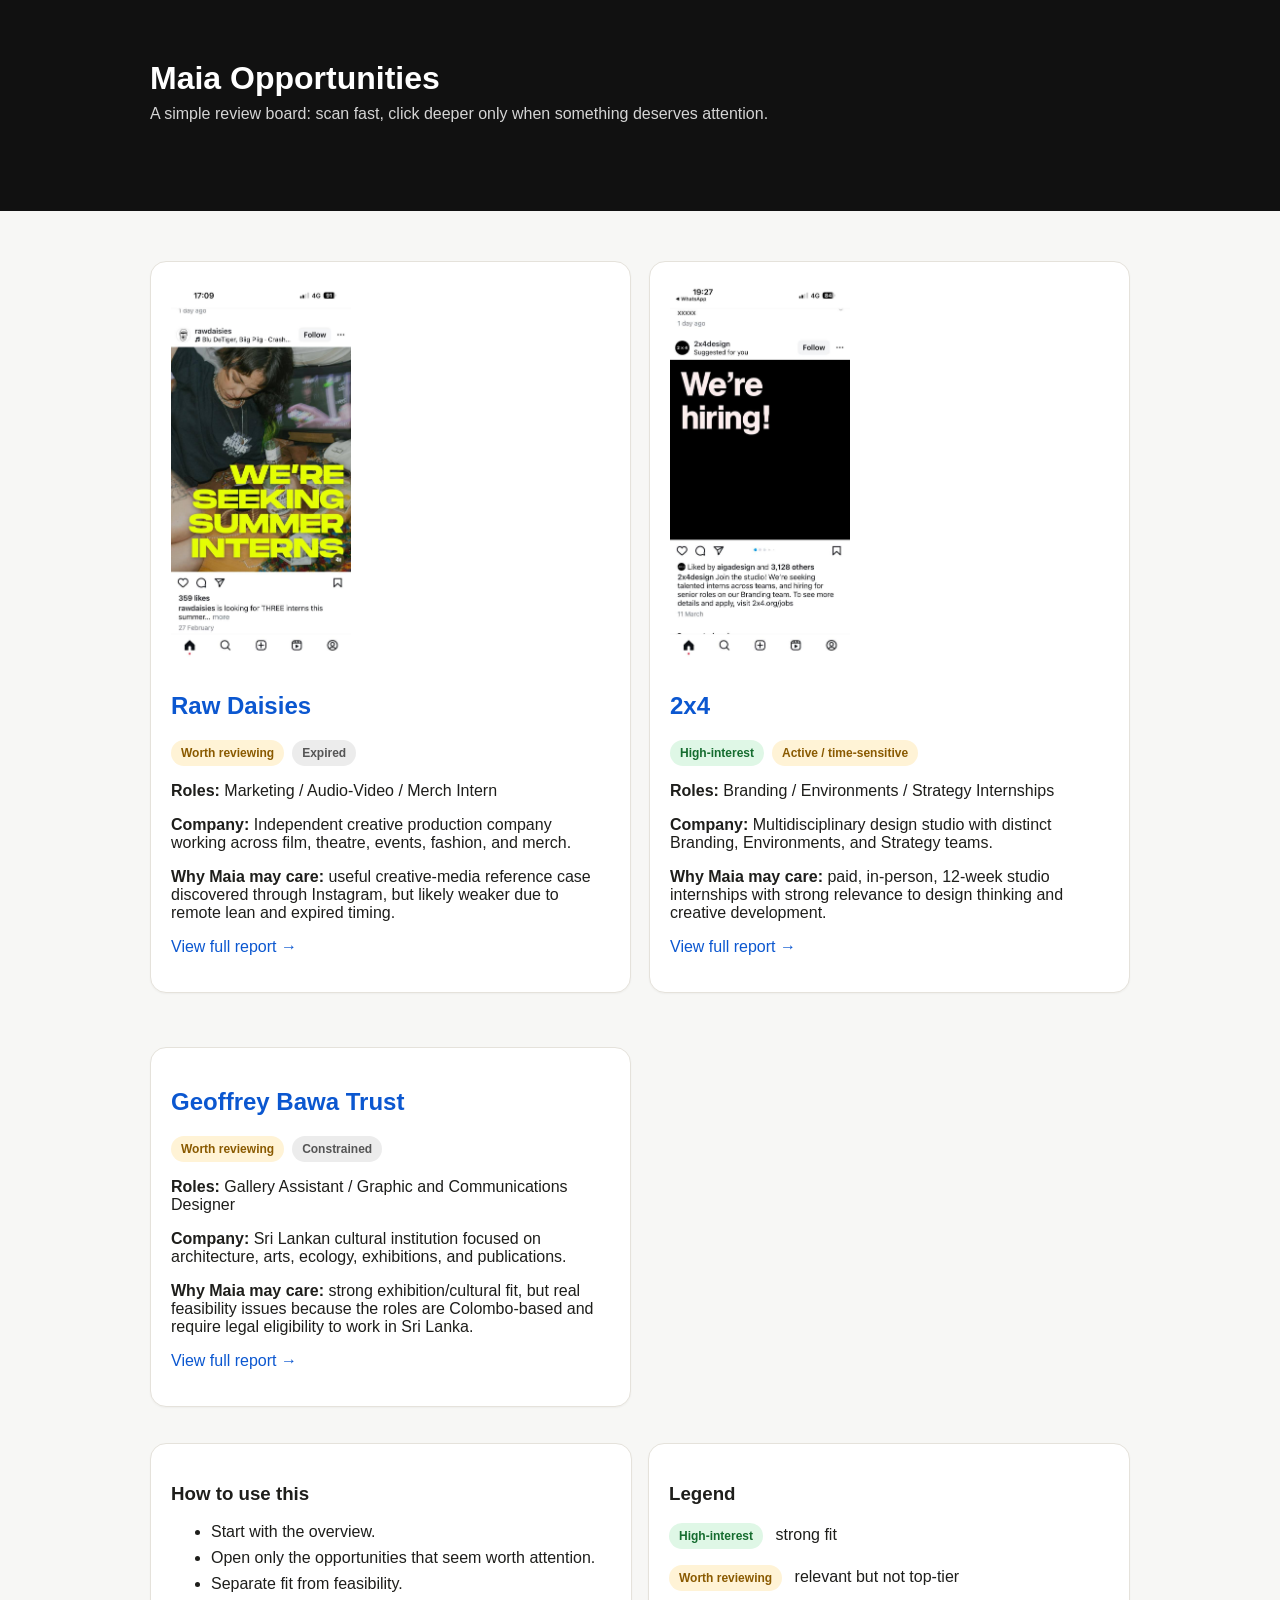
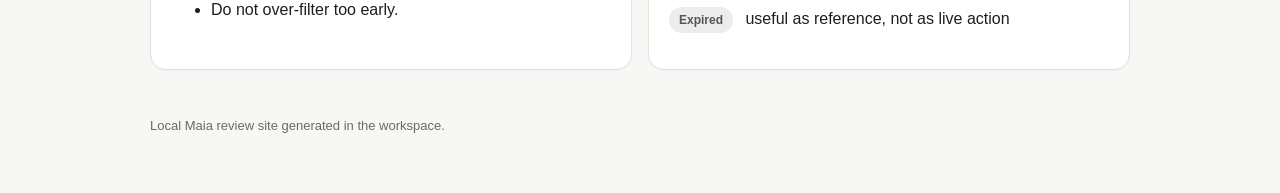
==== projects/maia/site/index.html @ f5d43e17 "Add Geoffrey Bawa Trust to Maia site" ====
<!doctype html>
<html lang="en">
<head>
  <meta charset="utf-8">
  <meta name="viewport" content="width=device-width, initial-scale=1">
  <title>Maia Opportunities</title>
  <link rel="stylesheet" href="styles.css">
</head>
<body>
  <header class="hero">
    <div class="container">
      <h1>Maia Opportunities</h1>
      <p>A simple review board: scan fast, click deeper only when something deserves attention.</p>
    </div>
  </header>
  <main class="container">
    <div class="cards-grid">
      <div class="card opportunity-card">
        <img src="assets/rawdaisies-first-screenshot.jpg" alt="Raw Daisies screenshot">
        <h2><a href="opportunities/rawdaisies.html">Raw Daisies</a></h2>
        <p><span class="badge review">Worth reviewing</span><span class="badge closed">Expired</span></p>
        <p><strong>Roles:</strong> Marketing / Audio-Video / Merch Intern</p>
        <p><strong>Company:</strong> Independent creative production company working across film, theatre, events, fashion, and merch.</p>
        <p><strong>Why Maia may care:</strong> useful creative-media reference case discovered through Instagram, but likely weaker due to remote lean and expired timing.</p>
        <p><a href="opportunities/rawdaisies.html">View full report →</a></p>
      </div>

      <div class="card opportunity-card">
        <img src="assets/2x4-first-screenshot.jpg" alt="2x4 screenshot">
        <h2><a href="opportunities/2x4.html">2x4</a></h2>
        <p><span class="badge high">High-interest</span><span class="badge review">Active / time-sensitive</span></p>
        <p><strong>Roles:</strong> Branding / Environments / Strategy Internships</p>
        <p><strong>Company:</strong> Multidisciplinary design studio with distinct Branding, Environments, and Strategy teams.</p>
        <p><strong>Why Maia may care:</strong> paid, in-person, 12-week studio internships with strong relevance to design thinking and creative development.</p>
        <p><a href="opportunities/2x4.html">View full report →</a></p>
      </div>

      <div class="card opportunity-card">
        <h2><a href="opportunities/geoffrey-bawa-trust.html">Geoffrey Bawa Trust</a></h2>
        <p><span class="badge review">Worth reviewing</span><span class="badge closed">Constrained</span></p>
        <p><strong>Roles:</strong> Gallery Assistant / Graphic and Communications Designer</p>
        <p><strong>Company:</strong> Sri Lankan cultural institution focused on architecture, arts, ecology, exhibitions, and publications.</p>
        <p><strong>Why Maia may care:</strong> strong exhibition/cultural fit, but real feasibility issues because the roles are Colombo-based and require legal eligibility to work in Sri Lanka.</p>
        <p><a href="opportunities/geoffrey-bawa-trust.html">View full report →</a></p>
      </div>
    </div>

    <div class="grid">
      <div class="card">
        <h3>How to use this</h3>
        <ul class="tight">
          <li>Start with the overview.</li>
          <li>Open only the opportunities that seem worth attention.</li>
          <li>Separate fit from feasibility.</li>
          <li>Do not over-filter too early.</li>
        </ul>
      </div>
      <div class="card">
        <h3>Legend</h3>
        <p><span class="badge high">High-interest</span> strong fit</p>
        <p><span class="badge review">Worth reviewing</span> relevant but not top-tier</p>
        <p><span class="badge closed">Expired</span> useful as reference, not as live action</p>
      </div>
    </div>
    <footer>Local Maia review site generated in the workspace.</footer>
  </main>
</body>
</html>
---- projects/maia/site/styles.css ----
body {
  font-family: Inter, Segoe UI, Arial, sans-serif;
  margin: 0;
  background: #f7f7f5;
  color: #1e1e1b;
}
.container {
  max-width: 980px;
  margin: 0 auto;
  padding: 32px 20px 60px;
}
a { color: #0b57d0; text-decoration: none; }
a:hover { text-decoration: underline; }
header.hero {
  background: #111;
  color: #fff;
  padding: 28px 0;
}
header.hero h1 { margin: 0 0 8px; font-size: 32px; }
header.hero p { margin: 0; color: #d5d5d5; }
.card {
  background: #fff;
  border: 1px solid #e5e2db;
  border-radius: 16px;
  padding: 20px;
  margin: 18px 0;
  box-shadow: 0 1px 2px rgba(0,0,0,0.04);
}
.summary-card {
  display: grid;
  grid-template-columns: minmax(180px, 260px) 1fr;
  gap: 20px;
  align-items: start;
}
.summary-card img {
  max-width: 220px;
  width: 100%;
  border-radius: 10px;
  display: block;
}
.cards-grid {
  display: grid;
  grid-template-columns: repeat(auto-fit, minmax(320px, 1fr));
  gap: 18px;
}
.opportunity-card img {
  max-width: 180px;
  width: 100%;
  border-radius: 10px;
  display: block;
  margin-bottom: 14px;
}
@media (max-width: 760px) {
  .summary-card {
    grid-template-columns: 1fr;
  }
}
.grid {
  display: grid;
  grid-template-columns: repeat(auto-fit, minmax(260px, 1fr));
  gap: 16px;
}
.top-section {
  display: grid;
  grid-template-columns: minmax(220px, 340px) 1fr;
  gap: 20px;
  align-items: start;
}
@media (max-width: 760px) {
  .top-section {
    grid-template-columns: 1fr;
  }
}
.badge {
  display: inline-block;
  padding: 6px 10px;
  border-radius: 999px;
  font-size: 12px;
  font-weight: 600;
  margin-right: 8px;
}
.high { background: #dff7e6; color: #156c2f; }
.review { background: #fff3d6; color: #8a5a00; }
.closed { background: #ececec; color: #555; }
.meta {
  color: #5c5b57;
  font-size: 14px;
}
table {
  width: 100%;
  border-collapse: collapse;
  background: white;
}
th, td {
  text-align: left;
  padding: 12px;
  border-bottom: 1px solid #ece7df;
  vertical-align: top;
}
th { background: #faf8f3; }
.screenshot {
  background: #faf8f3;
  border: 1px dashed #cfc7b8;
  border-radius: 12px;
  padding: 16px;
}
.screenshot img {
  max-width: 320px;
  width: 100%;
  border-radius: 10px;
  display: block;
}
.note {
  font-size: 14px;
  color: #6a685f;
}
ul.tight li, ol.tight li { margin: 8px 0; }
footer { margin-top: 30px; color: #6b6a66; font-size: 13px; }
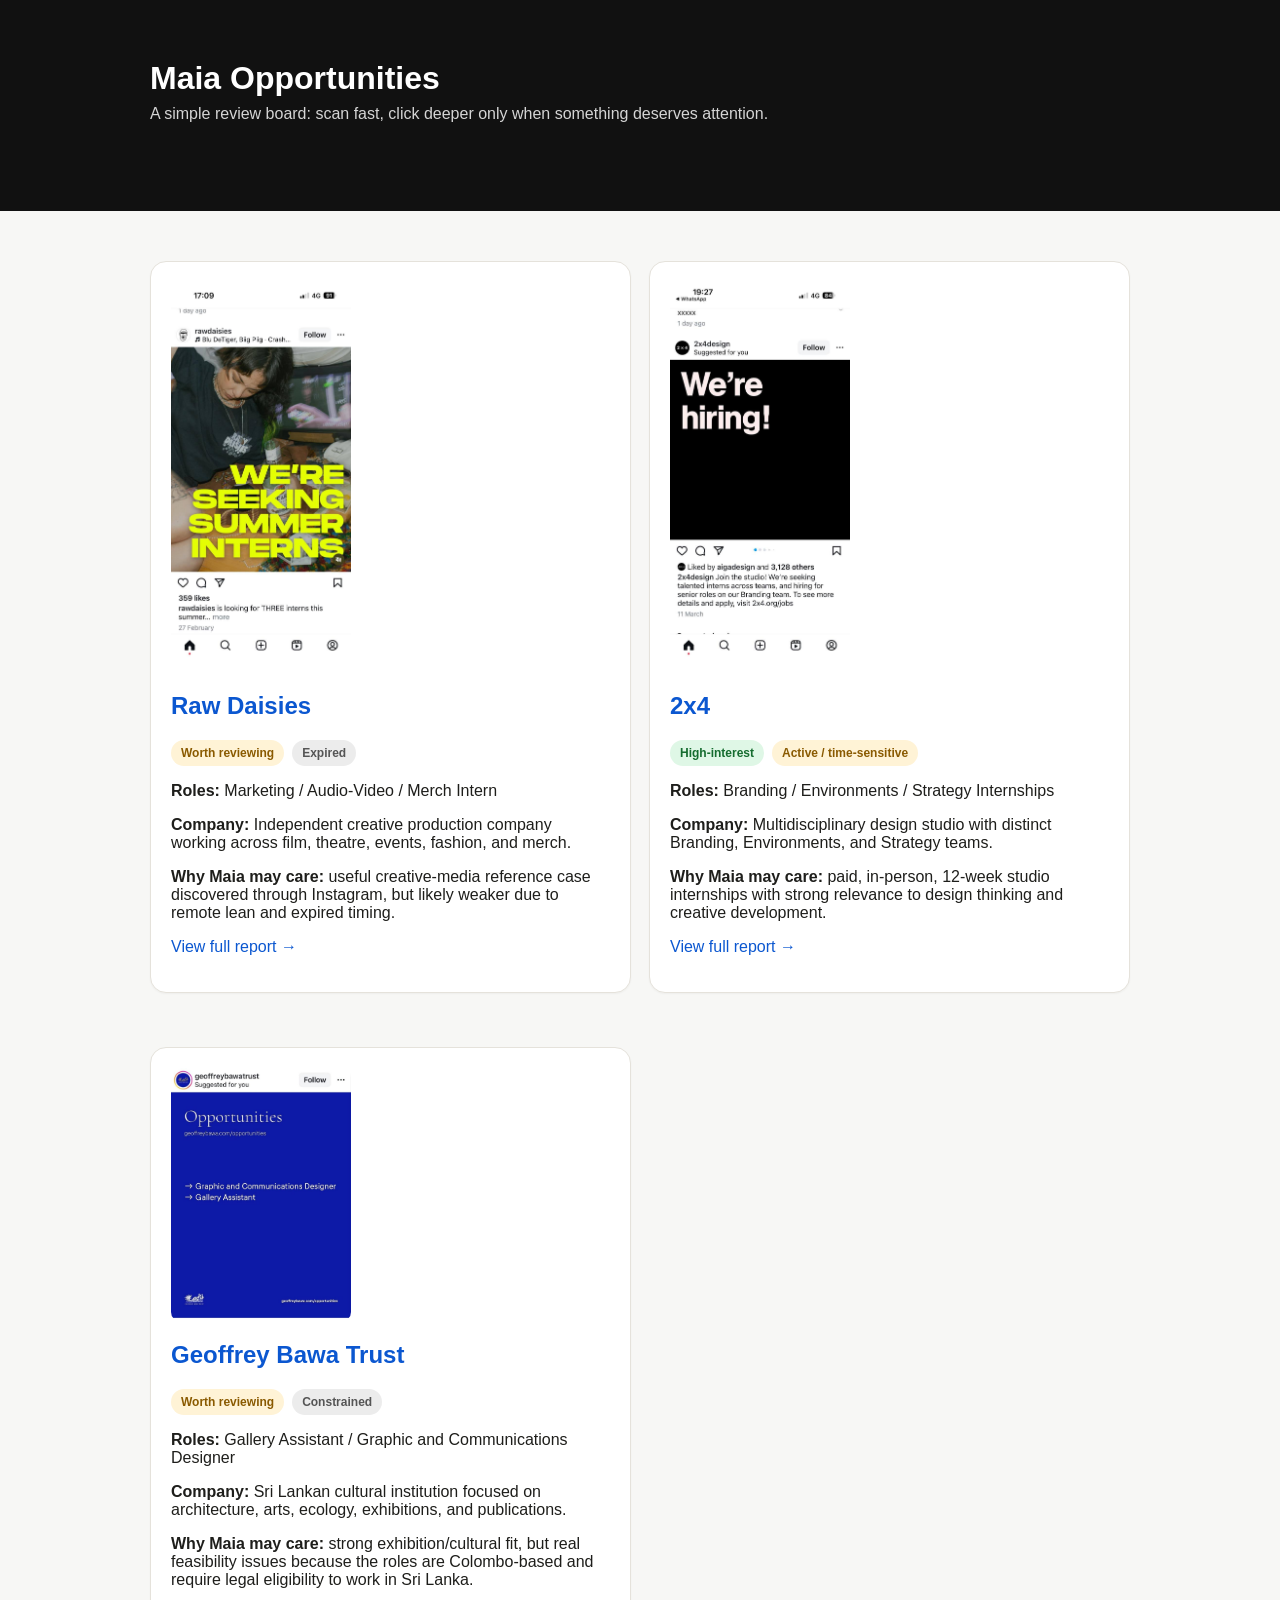
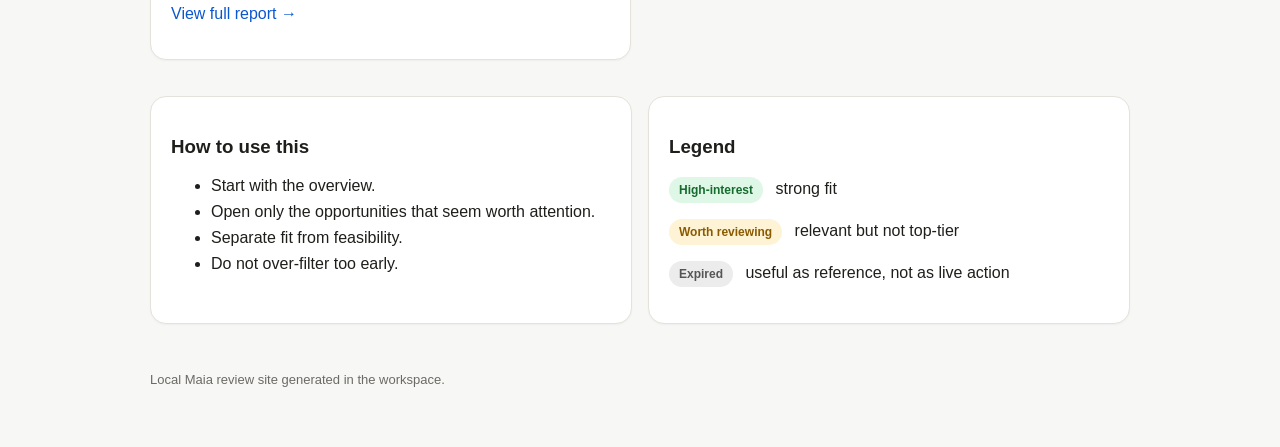
==== commit 80f40155: "Add Geoffrey Bawa Trust screenshot to Maia site" ====
--- a/projects/maia/site/index.html
+++ b/projects/maia/site/index.html
@@ -36,6 +36,7 @@
       </div>
 
       <div class="card opportunity-card">
+        <img src="assets/geoffrey-bawa-trust-first-screenshot.jpg" alt="Geoffrey Bawa Trust screenshot">
         <h2><a href="opportunities/geoffrey-bawa-trust.html">Geoffrey Bawa Trust</a></h2>
         <p><span class="badge review">Worth reviewing</span><span class="badge closed">Constrained</span></p>
         <p><strong>Roles:</strong> Gallery Assistant / Graphic and Communications Designer</p>
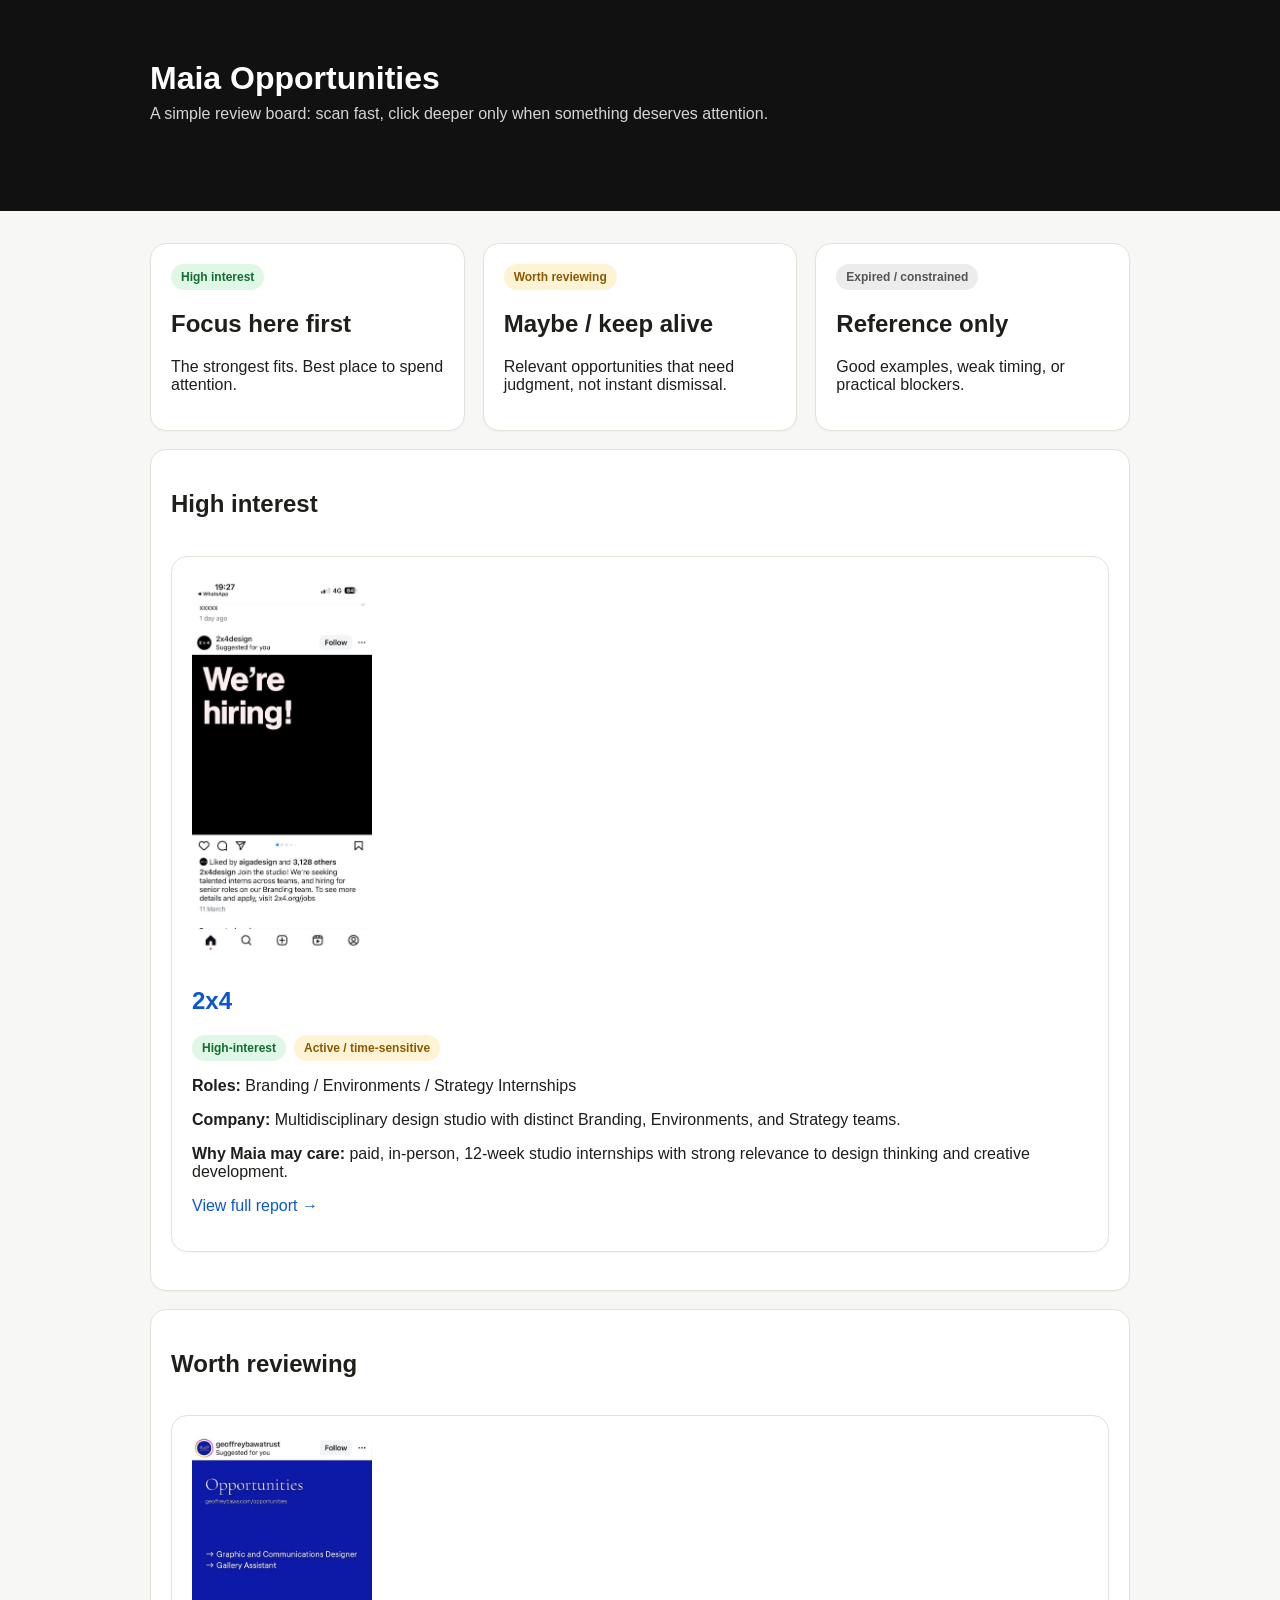
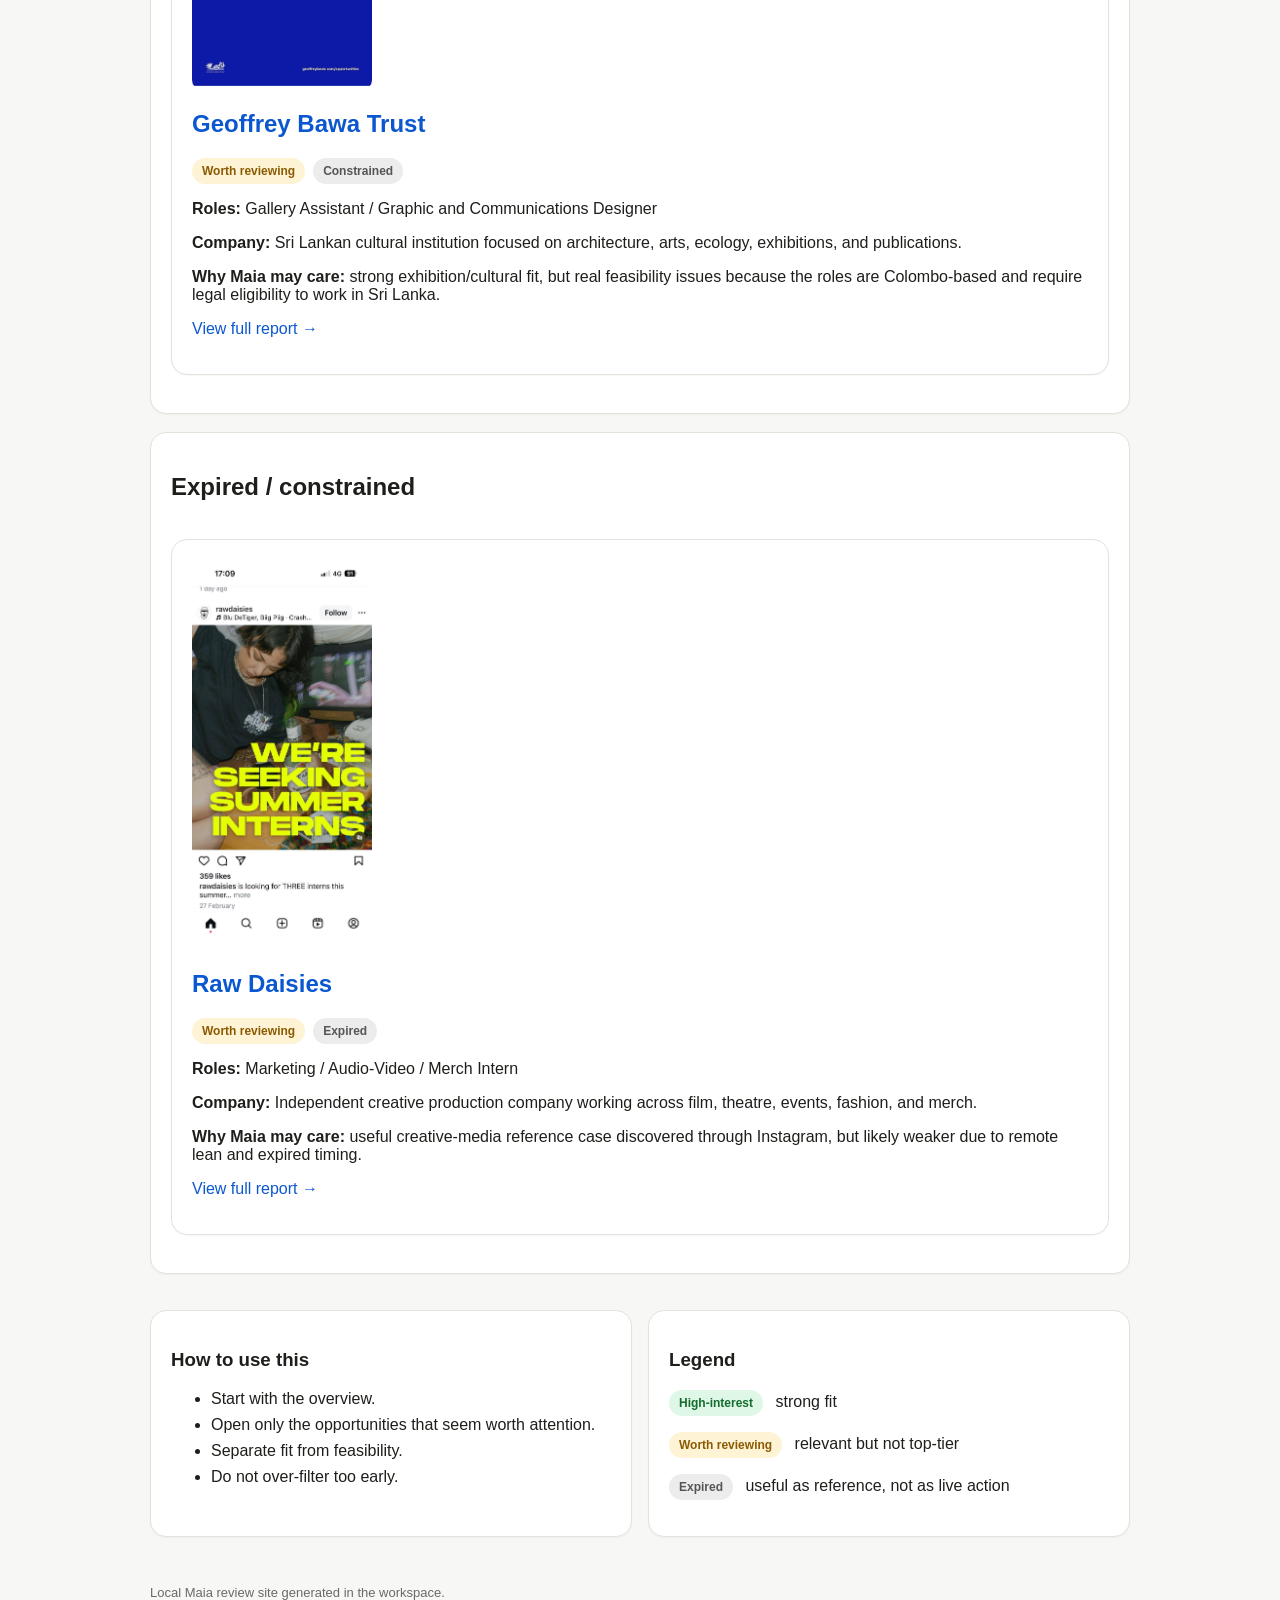
==== commit 27d8eebf: "Add Maia landing page categories" ====
--- a/projects/maia/site/index.html
+++ b/projects/maia/site/index.html
@@ -14,35 +14,66 @@
     </div>
   </header>
   <main class="container">
-    <div class="cards-grid">
-      <div class="card opportunity-card">
-        <img src="assets/rawdaisies-first-screenshot.jpg" alt="Raw Daisies screenshot">
-        <h2><a href="opportunities/rawdaisies.html">Raw Daisies</a></h2>
-        <p><span class="badge review">Worth reviewing</span><span class="badge closed">Expired</span></p>
-        <p><strong>Roles:</strong> Marketing / Audio-Video / Merch Intern</p>
-        <p><strong>Company:</strong> Independent creative production company working across film, theatre, events, fashion, and merch.</p>
-        <p><strong>Why Maia may care:</strong> useful creative-media reference case discovered through Instagram, but likely weaker due to remote lean and expired timing.</p>
-        <p><a href="opportunities/rawdaisies.html">View full report →</a></p>
+    <div class="category-grid">
+      <a class="category-card" href="#high-interest">
+        <span class="badge high">High interest</span>
+        <h2>Focus here first</h2>
+        <p>The strongest fits. Best place to spend attention.</p>
+      </a>
+      <a class="category-card" href="#worth-reviewing">
+        <span class="badge review">Worth reviewing</span>
+        <h2>Maybe / keep alive</h2>
+        <p>Relevant opportunities that need judgment, not instant dismissal.</p>
+      </a>
+      <a class="category-card" href="#expired-constrained">
+        <span class="badge closed">Expired / constrained</span>
+        <h2>Reference only</h2>
+        <p>Good examples, weak timing, or practical blockers.</p>
+      </a>
+    </div>
+
+    <div id="high-interest" class="anchor-target card">
+      <h2>High interest</h2>
+      <div class="cards-grid">
+        <div class="card opportunity-card">
+          <img src="assets/2x4-first-screenshot.jpg" alt="2x4 screenshot">
+          <h2><a href="opportunities/2x4.html">2x4</a></h2>
+          <p><span class="badge high">High-interest</span><span class="badge review">Active / time-sensitive</span></p>
+          <p><strong>Roles:</strong> Branding / Environments / Strategy Internships</p>
+          <p><strong>Company:</strong> Multidisciplinary design studio with distinct Branding, Environments, and Strategy teams.</p>
+          <p><strong>Why Maia may care:</strong> paid, in-person, 12-week studio internships with strong relevance to design thinking and creative development.</p>
+          <p><a href="opportunities/2x4.html">View full report →</a></p>
+        </div>
       </div>
+    </div>
 
-      <div class="card opportunity-card">
-        <img src="assets/2x4-first-screenshot.jpg" alt="2x4 screenshot">
-        <h2><a href="opportunities/2x4.html">2x4</a></h2>
-        <p><span class="badge high">High-interest</span><span class="badge review">Active / time-sensitive</span></p>
-        <p><strong>Roles:</strong> Branding / Environments / Strategy Internships</p>
-        <p><strong>Company:</strong> Multidisciplinary design studio with distinct Branding, Environments, and Strategy teams.</p>
-        <p><strong>Why Maia may care:</strong> paid, in-person, 12-week studio internships with strong relevance to design thinking and creative development.</p>
-        <p><a href="opportunities/2x4.html">View full report →</a></p>
+    <div id="worth-reviewing" class="anchor-target card">
+      <h2>Worth reviewing</h2>
+      <div class="cards-grid">
+        <div class="card opportunity-card">
+          <img src="assets/geoffrey-bawa-trust-first-screenshot.jpg" alt="Geoffrey Bawa Trust screenshot">
+          <h2><a href="opportunities/geoffrey-bawa-trust.html">Geoffrey Bawa Trust</a></h2>
+          <p><span class="badge review">Worth reviewing</span><span class="badge closed">Constrained</span></p>
+          <p><strong>Roles:</strong> Gallery Assistant / Graphic and Communications Designer</p>
+          <p><strong>Company:</strong> Sri Lankan cultural institution focused on architecture, arts, ecology, exhibitions, and publications.</p>
+          <p><strong>Why Maia may care:</strong> strong exhibition/cultural fit, but real feasibility issues because the roles are Colombo-based and require legal eligibility to work in Sri Lanka.</p>
+          <p><a href="opportunities/geoffrey-bawa-trust.html">View full report →</a></p>
+        </div>
       </div>
+    </div>
 
-      <div class="card opportunity-card">
-        <img src="assets/geoffrey-bawa-trust-first-screenshot.jpg" alt="Geoffrey Bawa Trust screenshot">
-        <h2><a href="opportunities/geoffrey-bawa-trust.html">Geoffrey Bawa Trust</a></h2>
-        <p><span class="badge review">Worth reviewing</span><span class="badge closed">Constrained</span></p>
-        <p><strong>Roles:</strong> Gallery Assistant / Graphic and Communications Designer</p>
-        <p><strong>Company:</strong> Sri Lankan cultural institution focused on architecture, arts, ecology, exhibitions, and publications.</p>
-        <p><strong>Why Maia may care:</strong> strong exhibition/cultural fit, but real feasibility issues because the roles are Colombo-based and require legal eligibility to work in Sri Lanka.</p>
-        <p><a href="opportunities/geoffrey-bawa-trust.html">View full report →</a></p>
+    <div id="expired-constrained" class="anchor-target card">
+      <h2>Expired / constrained</h2>
+      <div class="cards-grid">
+        <div class="card opportunity-card">
+          <img src="assets/rawdaisies-first-screenshot.jpg" alt="Raw Daisies screenshot">
+          <h2><a href="opportunities/rawdaisies.html">Raw Daisies</a></h2>
+          <p><span class="badge review">Worth reviewing</span><span class="badge closed">Expired</span></p>
+          <p><strong>Roles:</strong> Marketing / Audio-Video / Merch Intern</p>
+          <p><strong>Company:</strong> Independent creative production company working across film, theatre, events, fashion, and merch.</p>
+          <p><strong>Why Maia may care:</strong> useful creative-media reference case discovered through Instagram, but likely weaker due to remote lean and expired timing.</p>
+          <p><a href="opportunities/rawdaisies.html">View full report →</a></p>
+        </div>
       </div>
     </div>
 
--- a/projects/maia/site/styles.css
+++ b/projects/maia/site/styles.css
@@ -42,6 +42,24 @@
   display: grid;
   grid-template-columns: repeat(auto-fit, minmax(320px, 1fr));
   gap: 18px;
+}
+.category-grid {
+  display: grid;
+  grid-template-columns: repeat(auto-fit, minmax(220px, 1fr));
+  gap: 18px;
+}
+.category-card {
+  display: block;
+  background: #fff;
+  border: 1px solid #e5e2db;
+  border-radius: 16px;
+  padding: 20px;
+  color: inherit;
+  box-shadow: 0 1px 2px rgba(0,0,0,0.04);
+}
+.category-card:hover {
+  text-decoration: none;
+  border-color: #cfc7b8;
 }
 .opportunity-card img {
   max-width: 180px;
@@ -116,3 +134,6 @@
 }
 ul.tight li, ol.tight li { margin: 8px 0; }
 footer { margin-top: 30px; color: #6b6a66; font-size: 13px; }
+.anchor-target {
+  scroll-margin-top: 24px;
+}
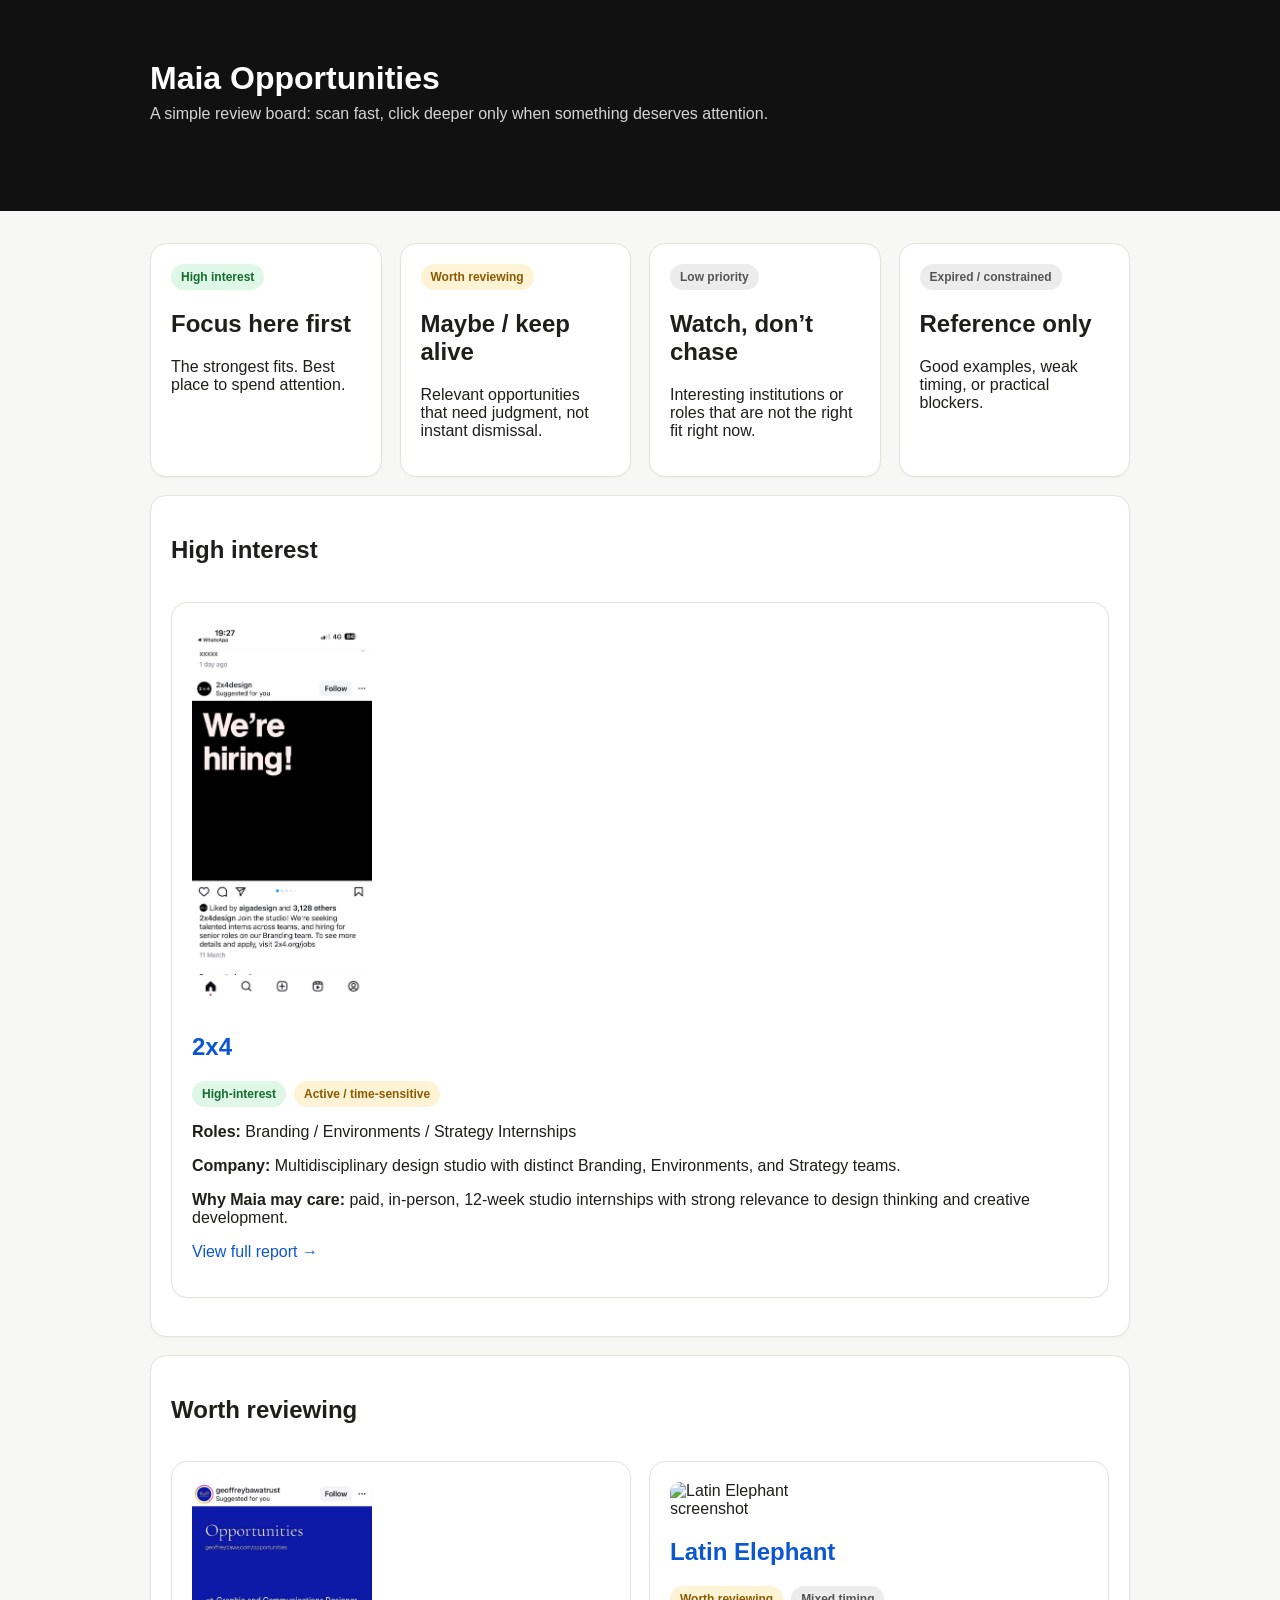
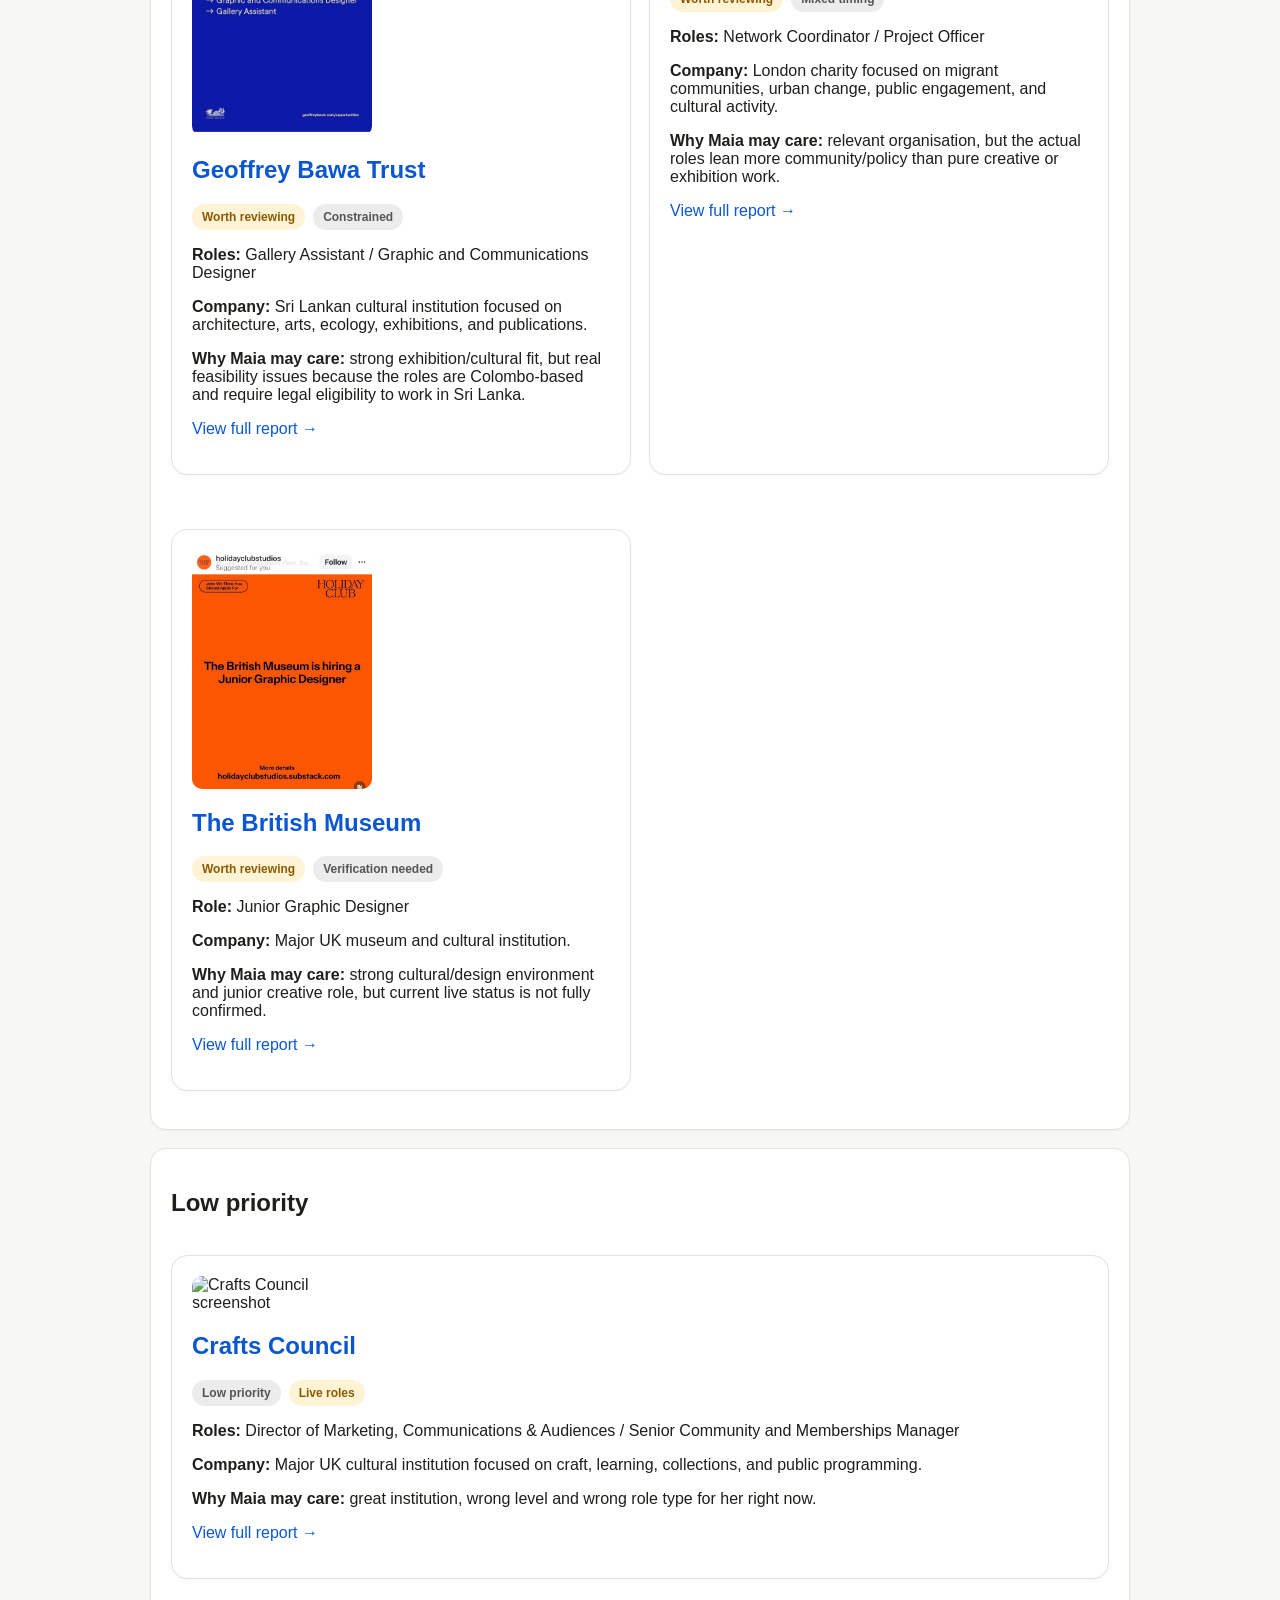
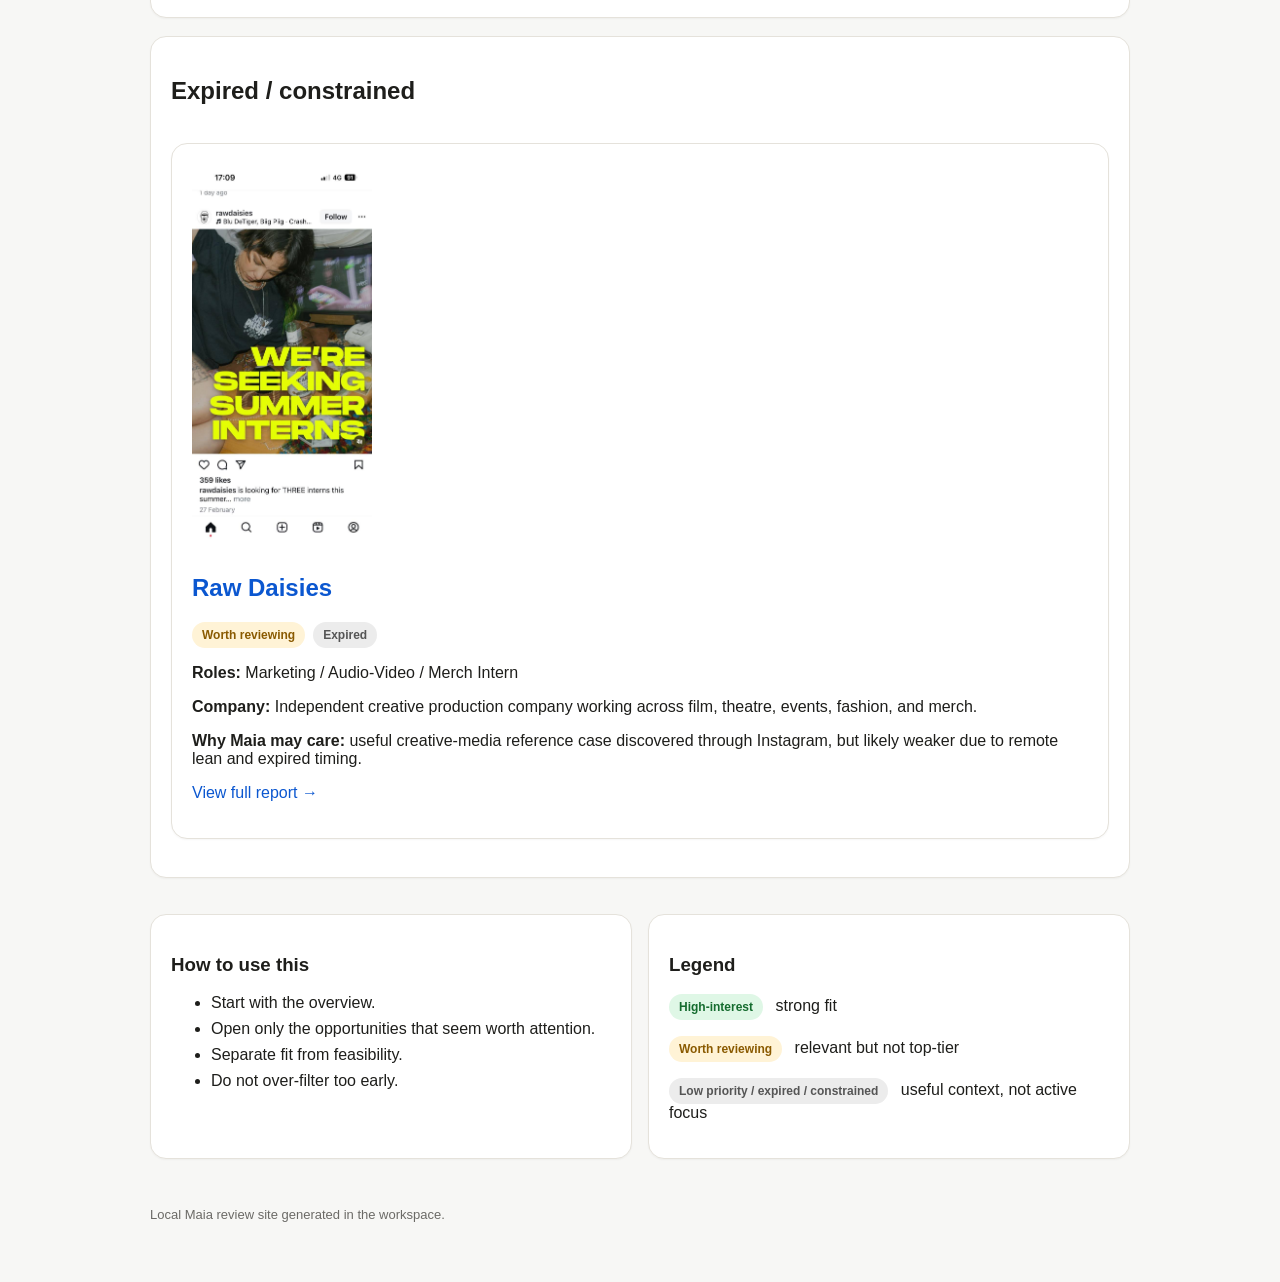
==== commit e46e96ff: "Add British Museum screenshot to Maia site" ====
--- a/projects/maia/site/index.html
+++ b/projects/maia/site/index.html
@@ -24,6 +24,11 @@
         <span class="badge review">Worth reviewing</span>
         <h2>Maybe / keep alive</h2>
         <p>Relevant opportunities that need judgment, not instant dismissal.</p>
+      </a>
+      <a class="category-card" href="#low-priority">
+        <span class="badge closed">Low priority</span>
+        <h2>Watch, don’t chase</h2>
+        <p>Interesting institutions or roles that are not the right fit right now.</p>
       </a>
       <a class="category-card" href="#expired-constrained">
         <span class="badge closed">Expired / constrained</span>
@@ -59,6 +64,39 @@
           <p><strong>Why Maia may care:</strong> strong exhibition/cultural fit, but real feasibility issues because the roles are Colombo-based and require legal eligibility to work in Sri Lanka.</p>
           <p><a href="opportunities/geoffrey-bawa-trust.html">View full report →</a></p>
         </div>
+        <div class="card opportunity-card">
+          <img src="assets/latin-elephant-first-screenshot.jpg" alt="Latin Elephant screenshot">
+          <h2><a href="opportunities/latin-elephant.html">Latin Elephant</a></h2>
+          <p><span class="badge review">Worth reviewing</span><span class="badge closed">Mixed timing</span></p>
+          <p><strong>Roles:</strong> Network Coordinator / Project Officer</p>
+          <p><strong>Company:</strong> London charity focused on migrant communities, urban change, public engagement, and cultural activity.</p>
+          <p><strong>Why Maia may care:</strong> relevant organisation, but the actual roles lean more community/policy than pure creative or exhibition work.</p>
+          <p><a href="opportunities/latin-elephant.html">View full report →</a></p>
+        </div>
+        <div class="card opportunity-card">
+          <img src="assets/british-museum-junior-graphic-designer-first-screenshot.jpg" alt="British Museum screenshot">
+          <h2><a href="opportunities/british-museum-junior-graphic-designer.html">The British Museum</a></h2>
+          <p><span class="badge review">Worth reviewing</span><span class="badge closed">Verification needed</span></p>
+          <p><strong>Role:</strong> Junior Graphic Designer</p>
+          <p><strong>Company:</strong> Major UK museum and cultural institution.</p>
+          <p><strong>Why Maia may care:</strong> strong cultural/design environment and junior creative role, but current live status is not fully confirmed.</p>
+          <p><a href="opportunities/british-museum-junior-graphic-designer.html">View full report →</a></p>
+        </div>
+      </div>
+    </div>
+
+    <div id="low-priority" class="anchor-target card">
+      <h2>Low priority</h2>
+      <div class="cards-grid">
+        <div class="card opportunity-card">
+          <img src="assets/crafts-council-first-screenshot.jpg" alt="Crafts Council screenshot">
+          <h2><a href="opportunities/crafts-council.html">Crafts Council</a></h2>
+          <p><span class="badge closed">Low priority</span><span class="badge review">Live roles</span></p>
+          <p><strong>Roles:</strong> Director of Marketing, Communications &amp; Audiences / Senior Community and Memberships Manager</p>
+          <p><strong>Company:</strong> Major UK cultural institution focused on craft, learning, collections, and public programming.</p>
+          <p><strong>Why Maia may care:</strong> great institution, wrong level and wrong role type for her right now.</p>
+          <p><a href="opportunities/crafts-council.html">View full report →</a></p>
+        </div>
       </div>
     </div>
 
@@ -91,7 +129,7 @@
         <h3>Legend</h3>
         <p><span class="badge high">High-interest</span> strong fit</p>
         <p><span class="badge review">Worth reviewing</span> relevant but not top-tier</p>
-        <p><span class="badge closed">Expired</span> useful as reference, not as live action</p>
+        <p><span class="badge closed">Low priority / expired / constrained</span> useful context, not active focus</p>
       </div>
     </div>
     <footer>Local Maia review site generated in the workspace.</footer>
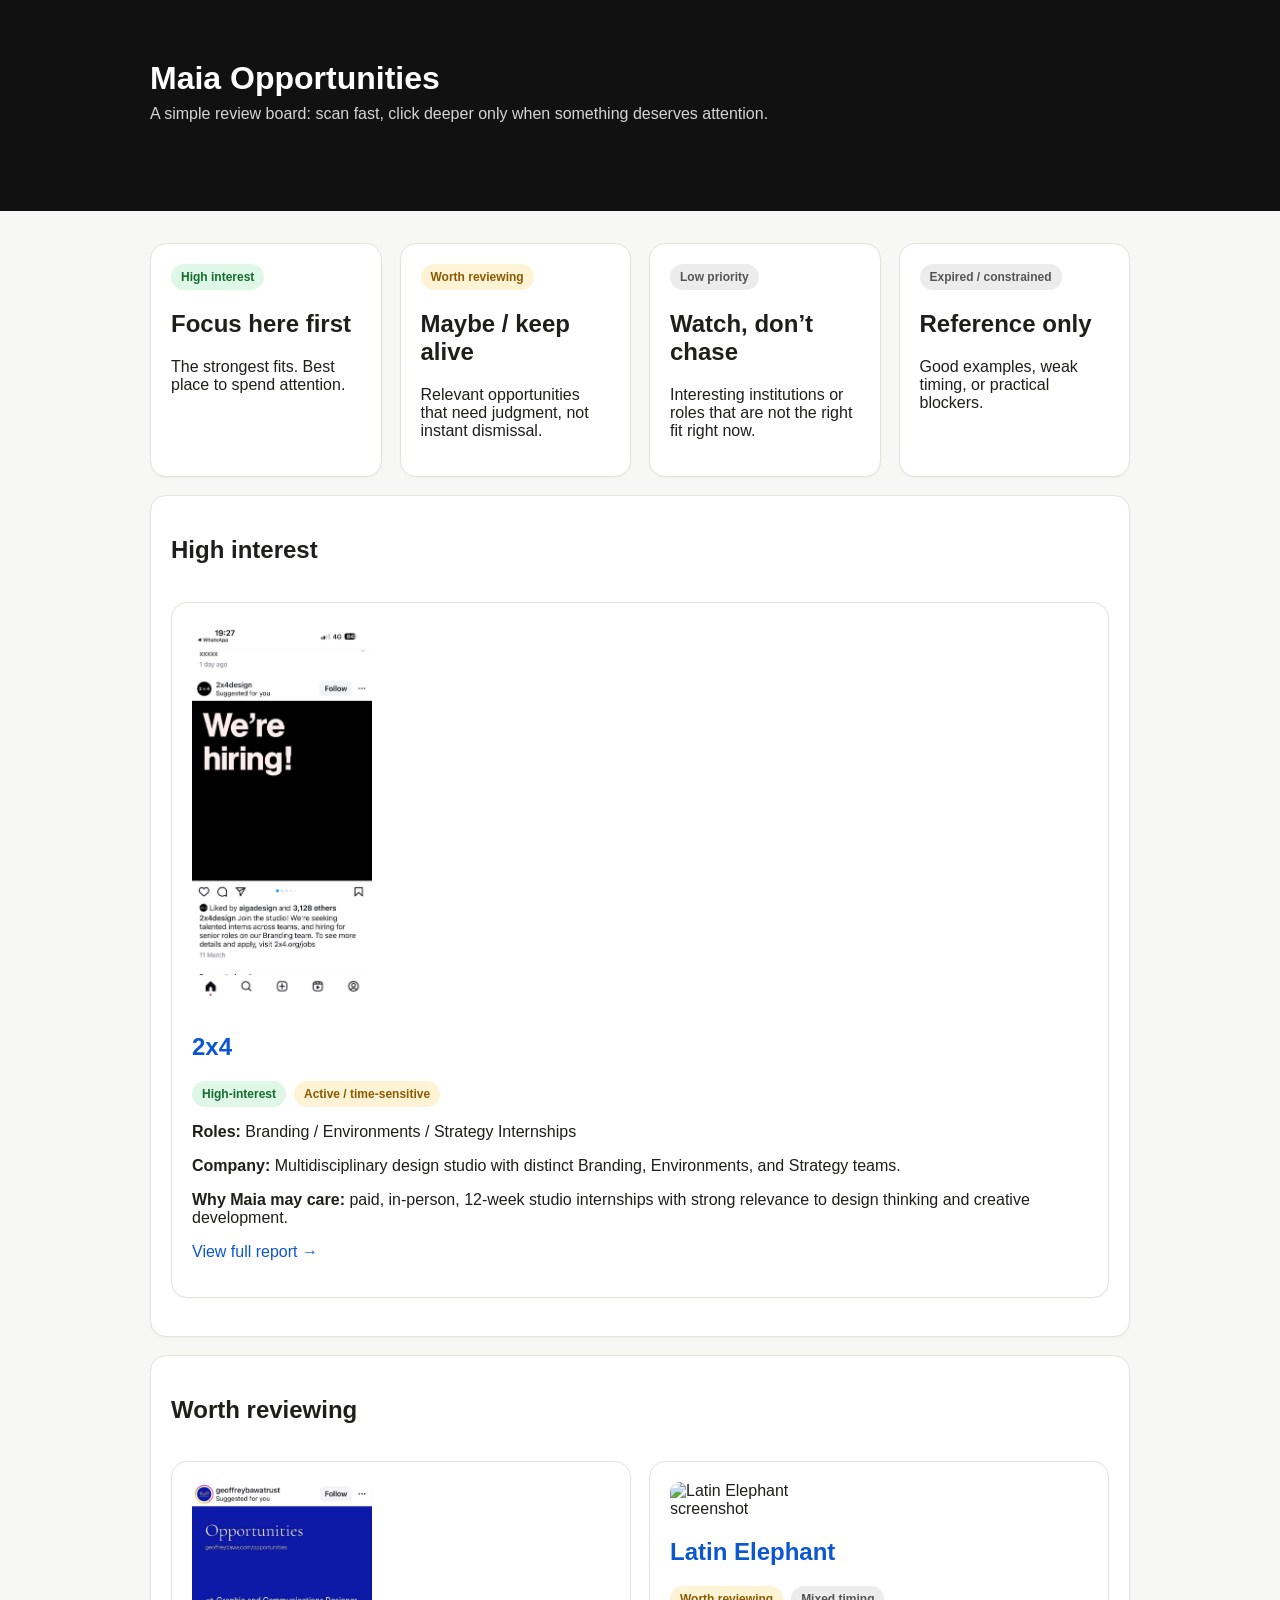
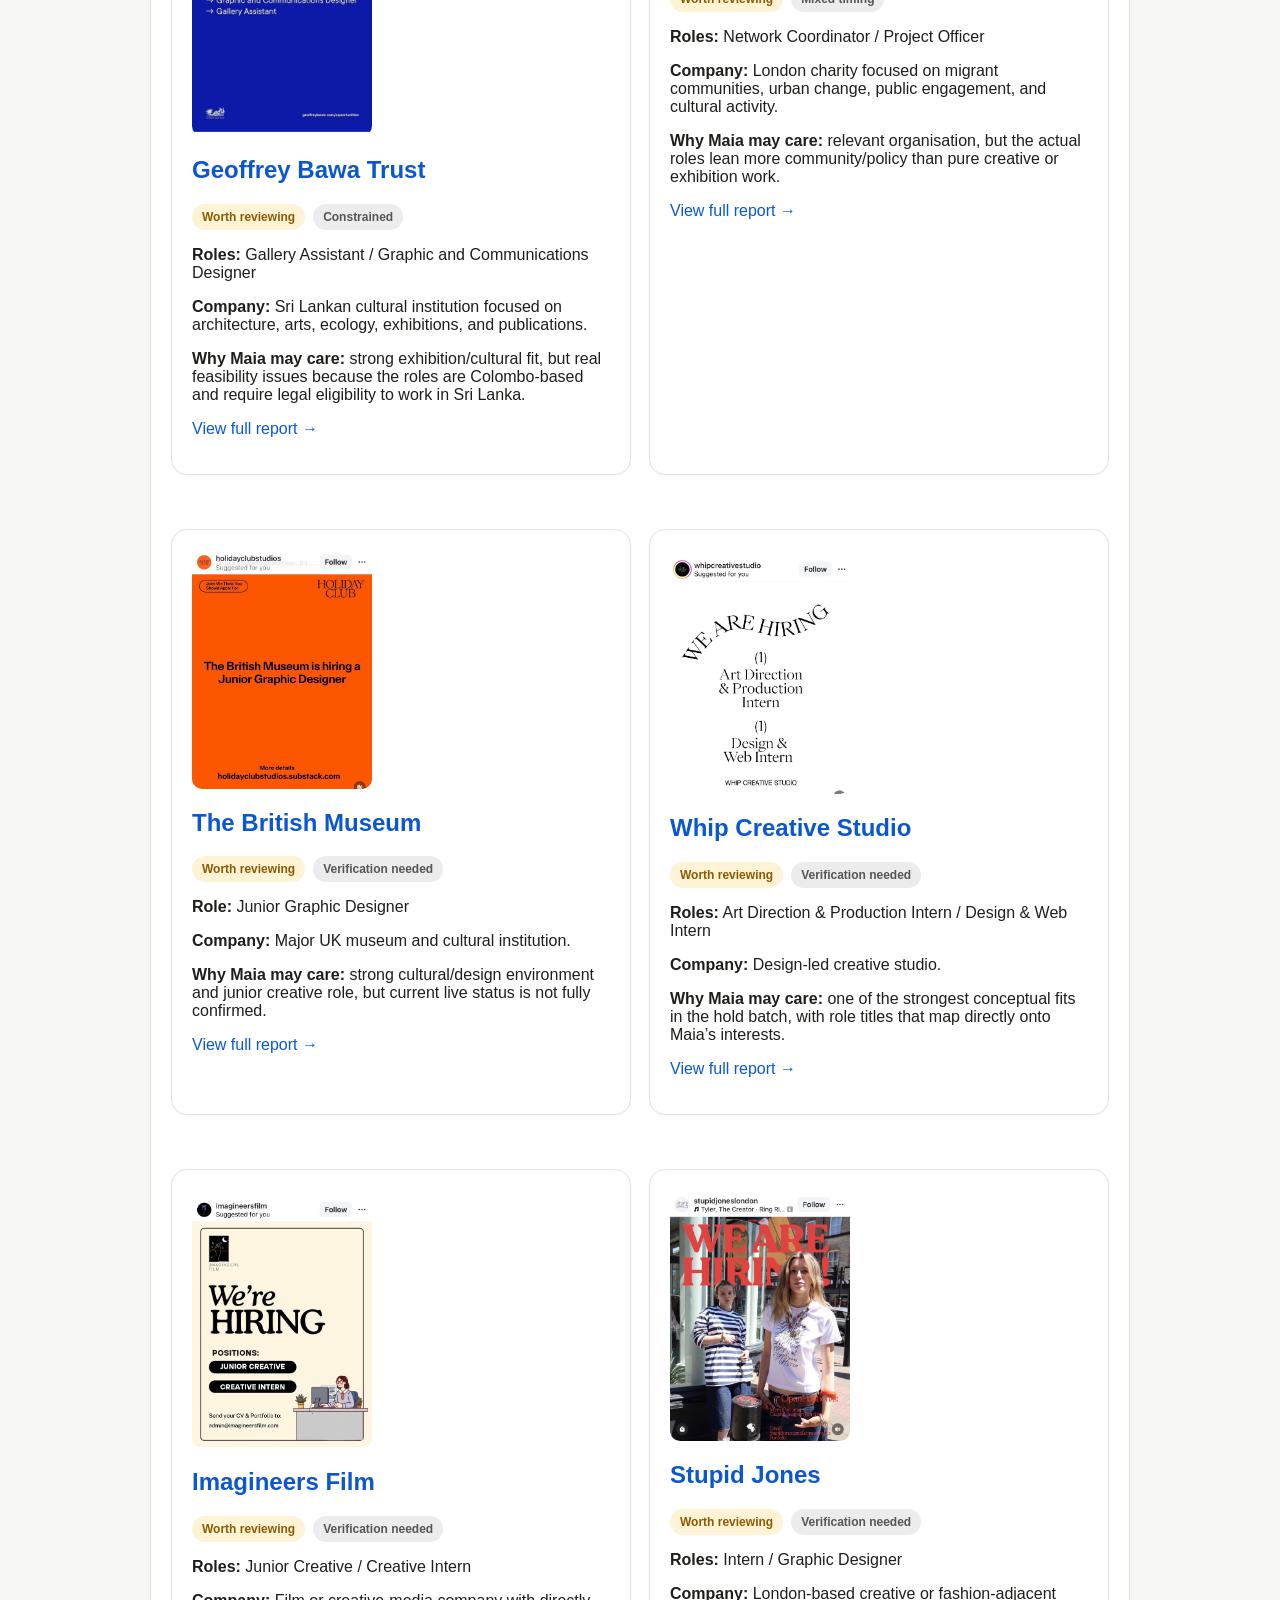
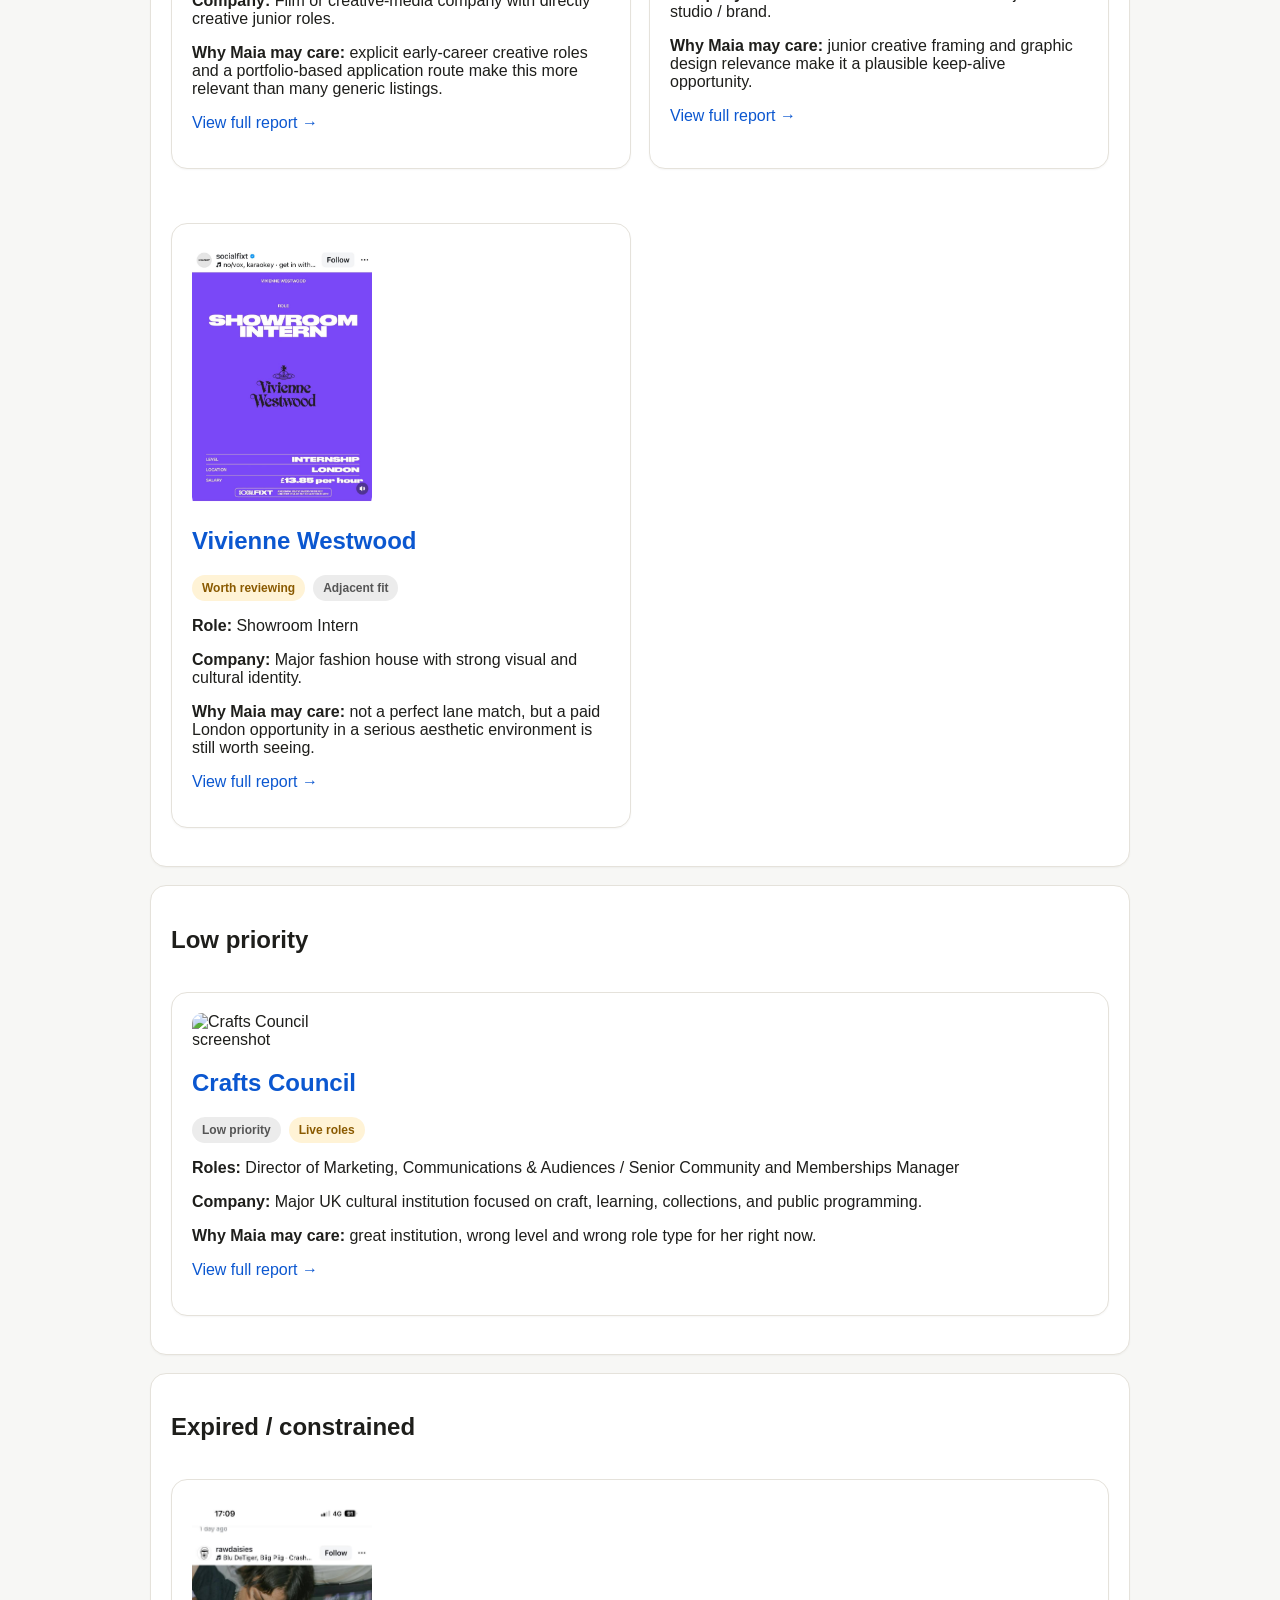
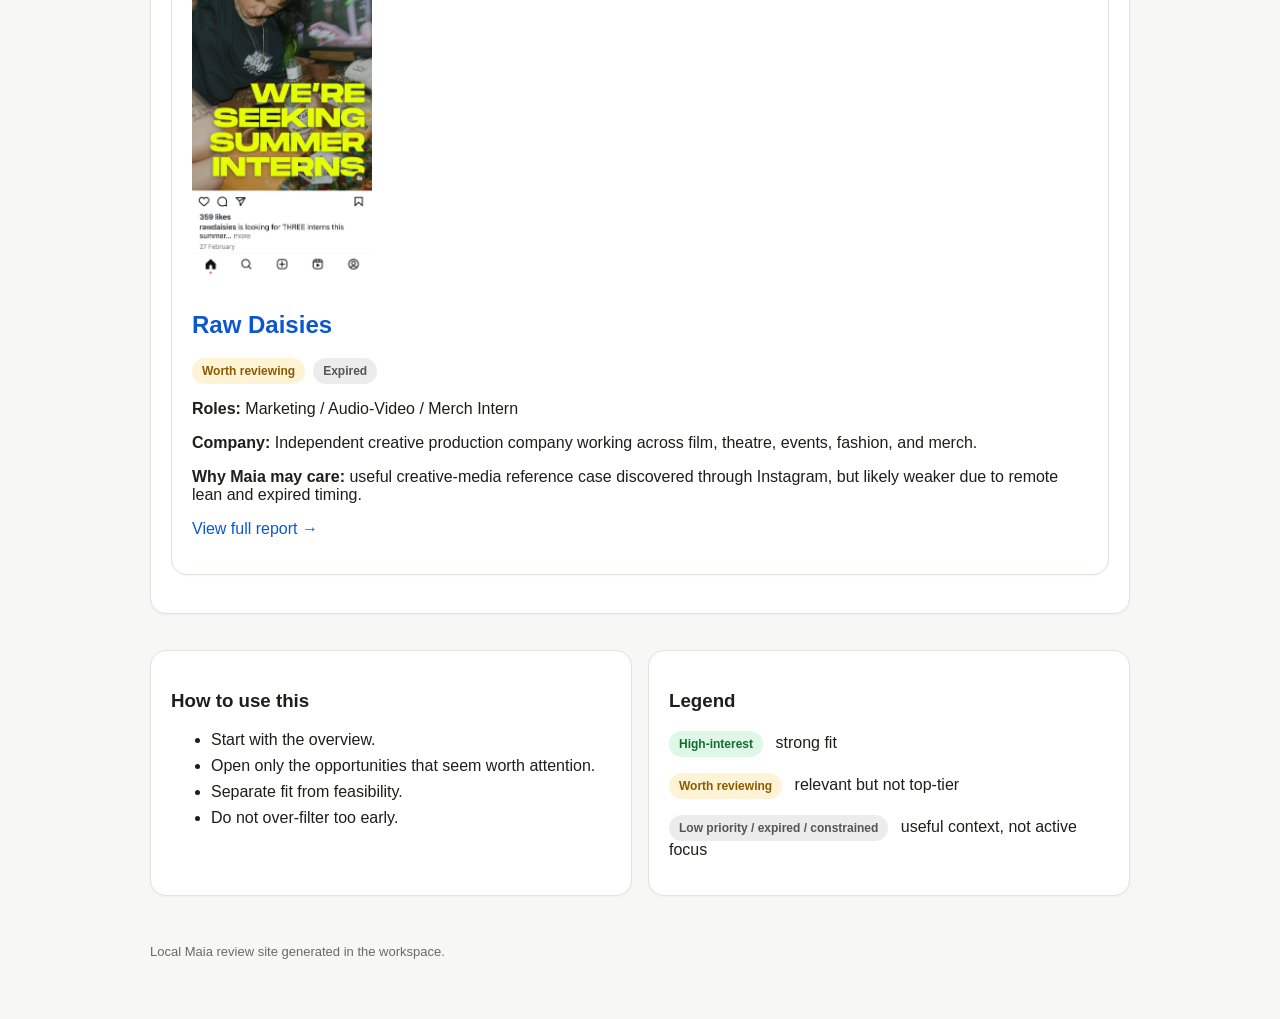
==== commit 0cf88347: "Add Maia opportunity pages for hold batch leads" ====
--- a/projects/maia/site/index.html
+++ b/projects/maia/site/index.html
@@ -82,6 +82,42 @@
           <p><strong>Why Maia may care:</strong> strong cultural/design environment and junior creative role, but current live status is not fully confirmed.</p>
           <p><a href="opportunities/british-museum-junior-graphic-designer.html">View full report →</a></p>
         </div>
+        <div class="card opportunity-card">
+          <img src="assets/whip-creative-studio-first-screenshot.jpg" alt="Whip Creative Studio screenshot">
+          <h2><a href="opportunities/whip-creative-studio.html">Whip Creative Studio</a></h2>
+          <p><span class="badge review">Worth reviewing</span><span class="badge closed">Verification needed</span></p>
+          <p><strong>Roles:</strong> Art Direction &amp; Production Intern / Design &amp; Web Intern</p>
+          <p><strong>Company:</strong> Design-led creative studio.</p>
+          <p><strong>Why Maia may care:</strong> one of the strongest conceptual fits in the hold batch, with role titles that map directly onto Maia’s interests.</p>
+          <p><a href="opportunities/whip-creative-studio.html">View full report →</a></p>
+        </div>
+        <div class="card opportunity-card">
+          <img src="assets/imagineers-film-first-screenshot.jpg" alt="Imagineers Film screenshot">
+          <h2><a href="opportunities/imagineers-film.html">Imagineers Film</a></h2>
+          <p><span class="badge review">Worth reviewing</span><span class="badge closed">Verification needed</span></p>
+          <p><strong>Roles:</strong> Junior Creative / Creative Intern</p>
+          <p><strong>Company:</strong> Film or creative-media company with directly creative junior roles.</p>
+          <p><strong>Why Maia may care:</strong> explicit early-career creative roles and a portfolio-based application route make this more relevant than many generic listings.</p>
+          <p><a href="opportunities/imagineers-film.html">View full report →</a></p>
+        </div>
+        <div class="card opportunity-card">
+          <img src="assets/stupid-jones-first-screenshot.jpg" alt="Stupid Jones screenshot">
+          <h2><a href="opportunities/stupid-jones.html">Stupid Jones</a></h2>
+          <p><span class="badge review">Worth reviewing</span><span class="badge closed">Verification needed</span></p>
+          <p><strong>Roles:</strong> Intern / Graphic Designer</p>
+          <p><strong>Company:</strong> London-based creative or fashion-adjacent studio / brand.</p>
+          <p><strong>Why Maia may care:</strong> junior creative framing and graphic design relevance make it a plausible keep-alive opportunity.</p>
+          <p><a href="opportunities/stupid-jones.html">View full report →</a></p>
+        </div>
+        <div class="card opportunity-card">
+          <img src="assets/vivienne-westwood-showroom-intern-first-screenshot.jpg" alt="Vivienne Westwood screenshot">
+          <h2><a href="opportunities/vivienne-westwood-showroom-intern.html">Vivienne Westwood</a></h2>
+          <p><span class="badge review">Worth reviewing</span><span class="badge closed">Adjacent fit</span></p>
+          <p><strong>Role:</strong> Showroom Intern</p>
+          <p><strong>Company:</strong> Major fashion house with strong visual and cultural identity.</p>
+          <p><strong>Why Maia may care:</strong> not a perfect lane match, but a paid London opportunity in a serious aesthetic environment is still worth seeing.</p>
+          <p><a href="opportunities/vivienne-westwood-showroom-intern.html">View full report →</a></p>
+        </div>
       </div>
     </div>
 
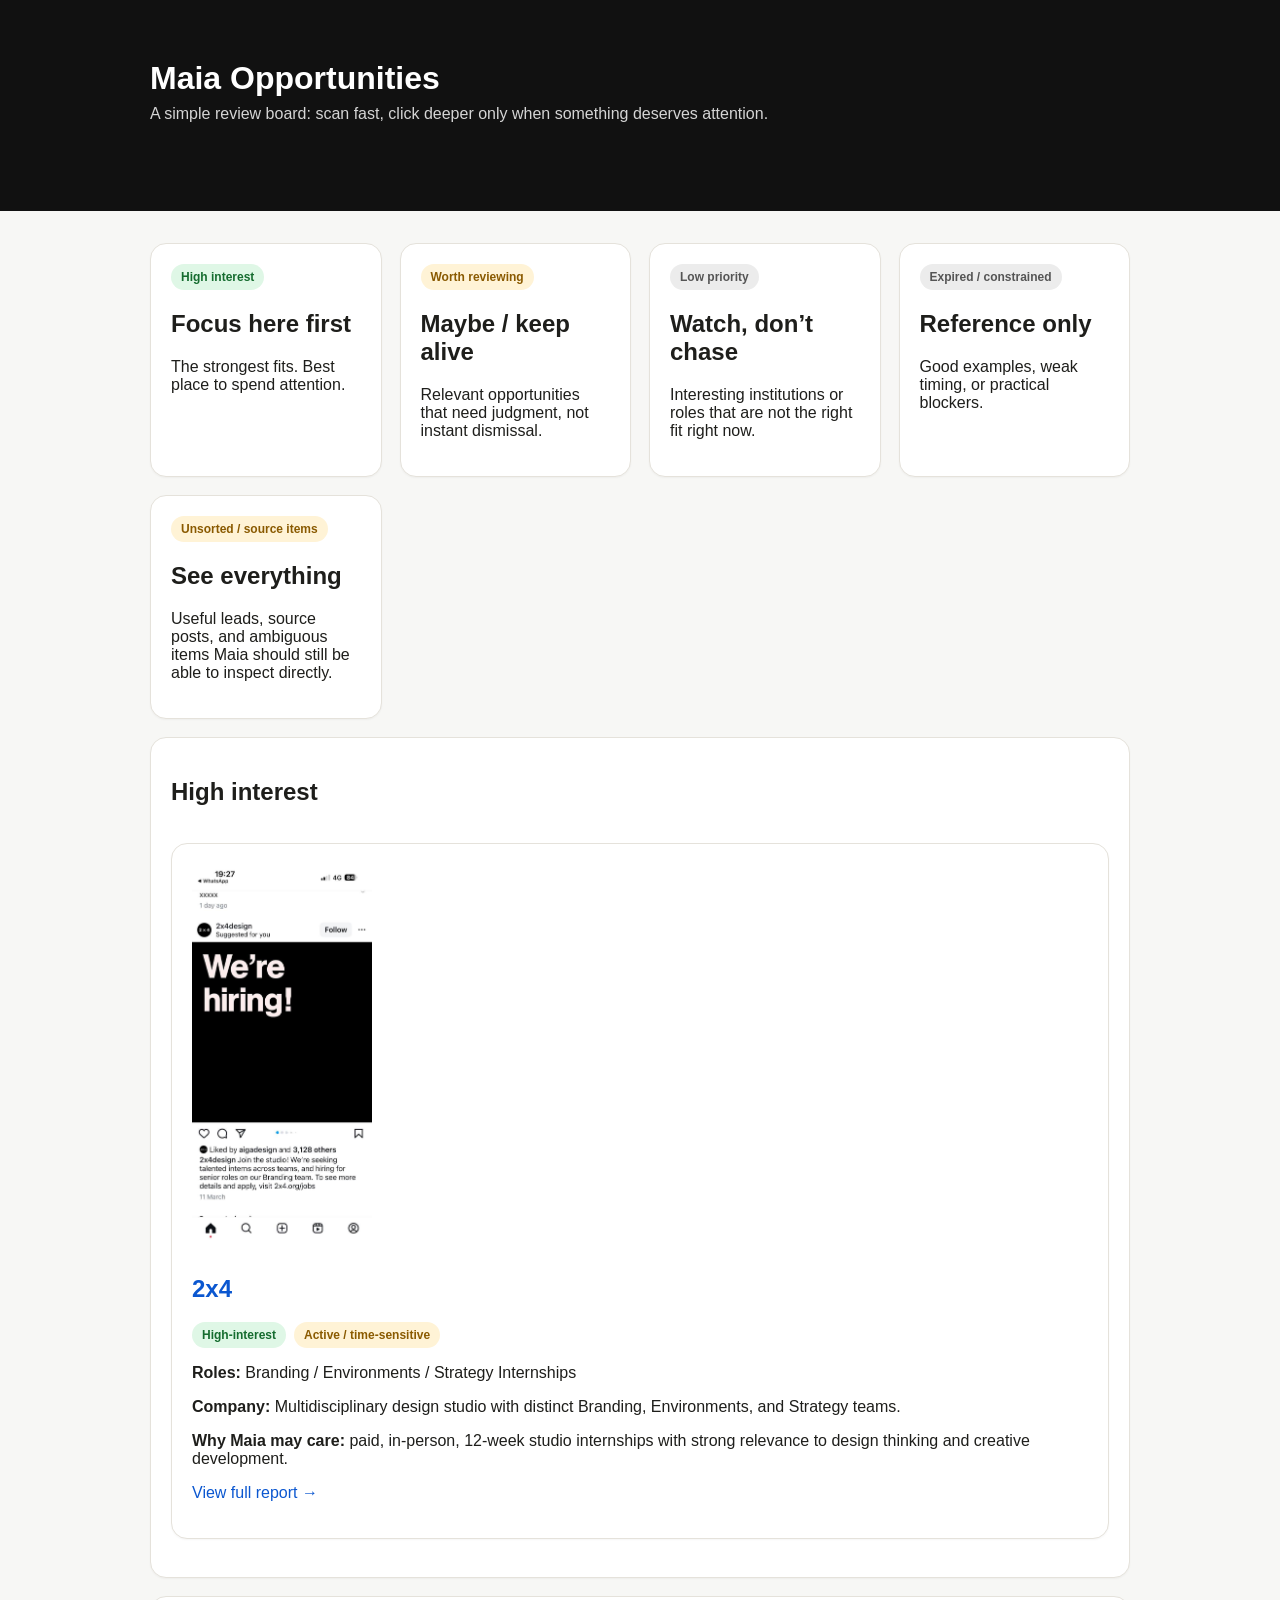
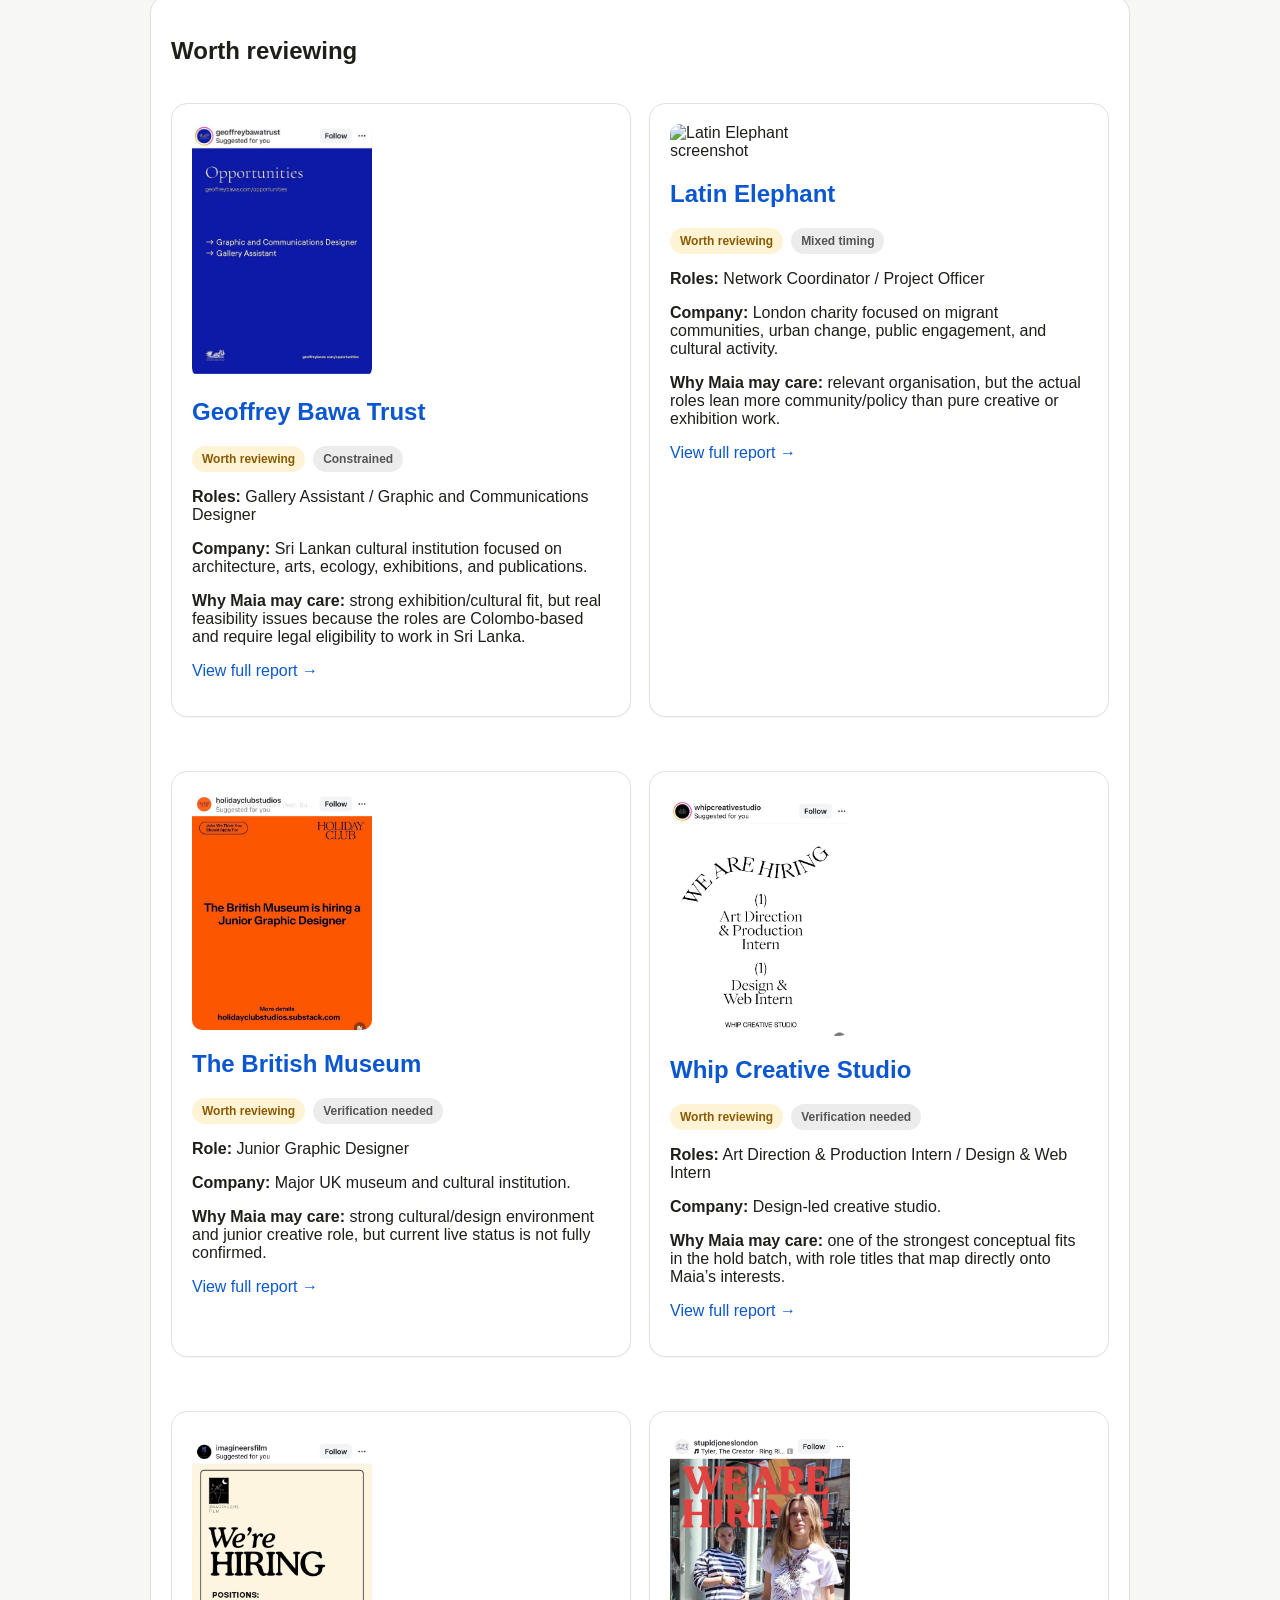
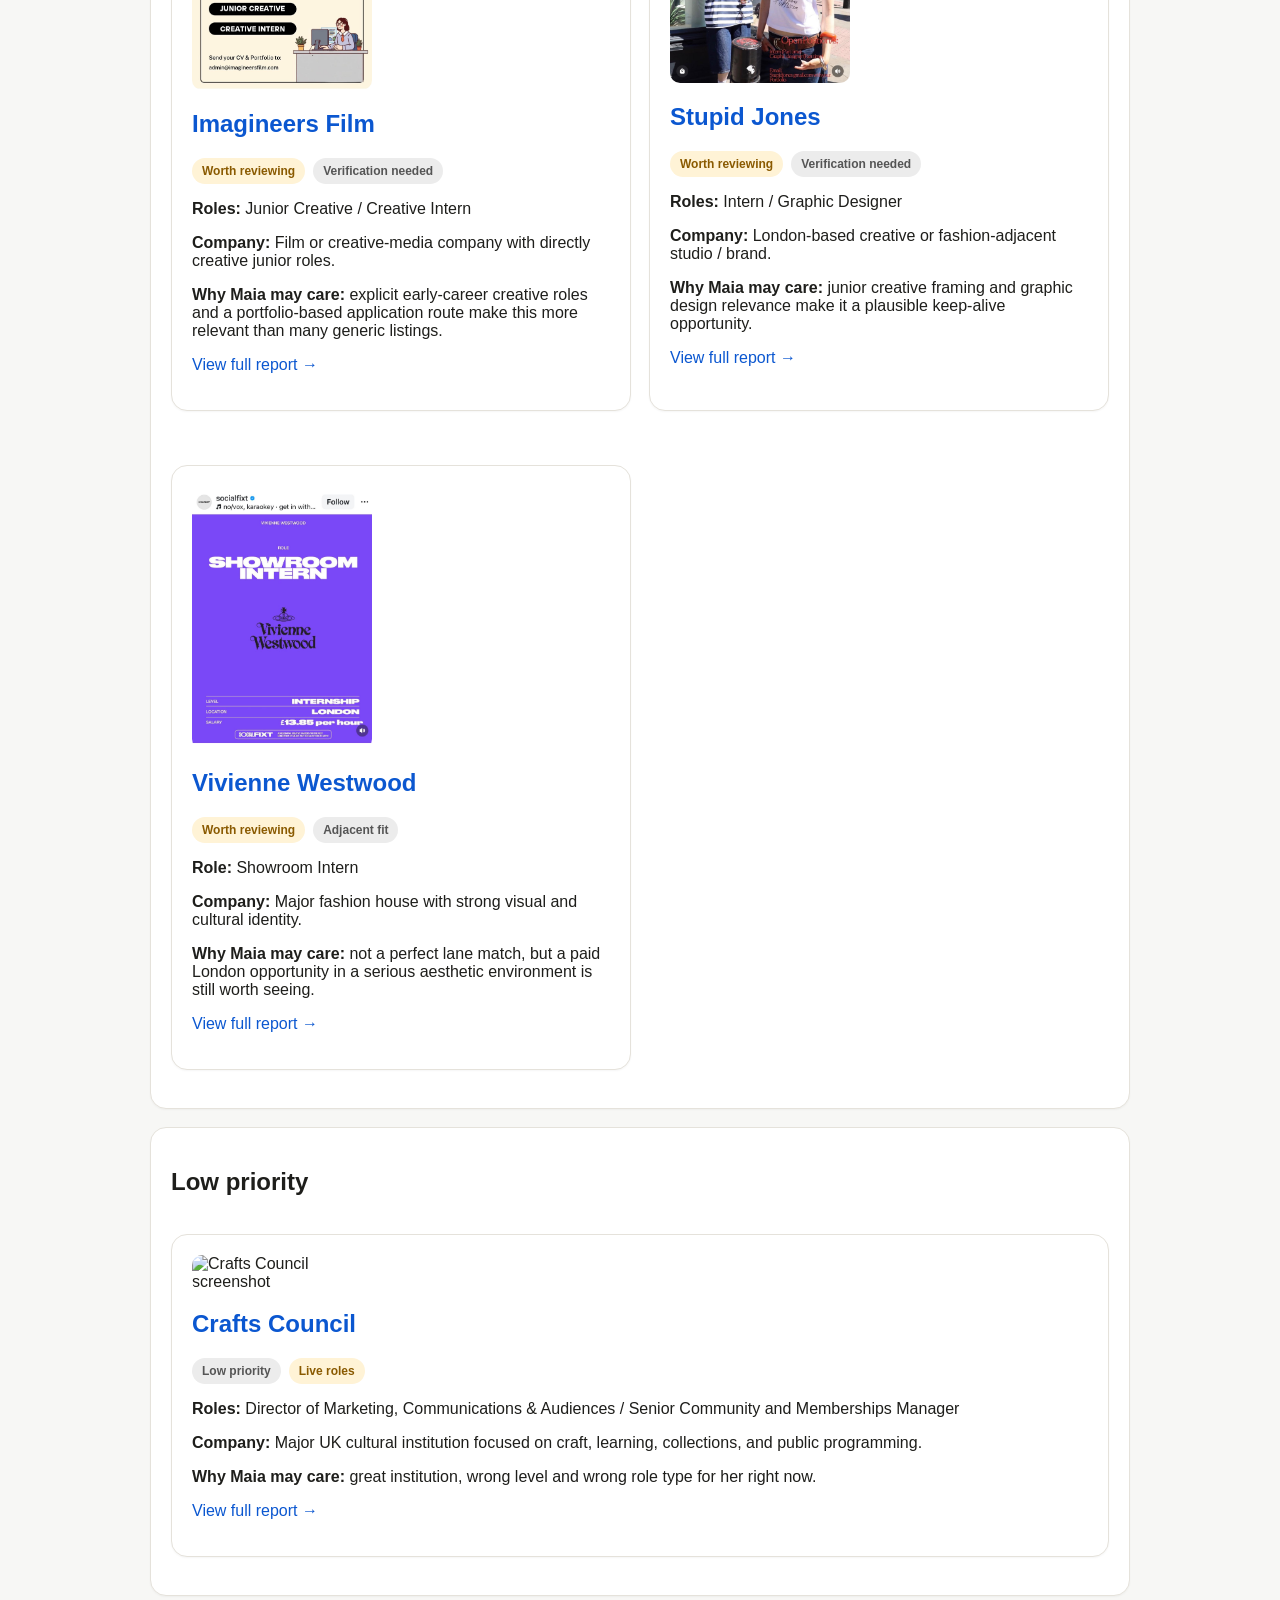
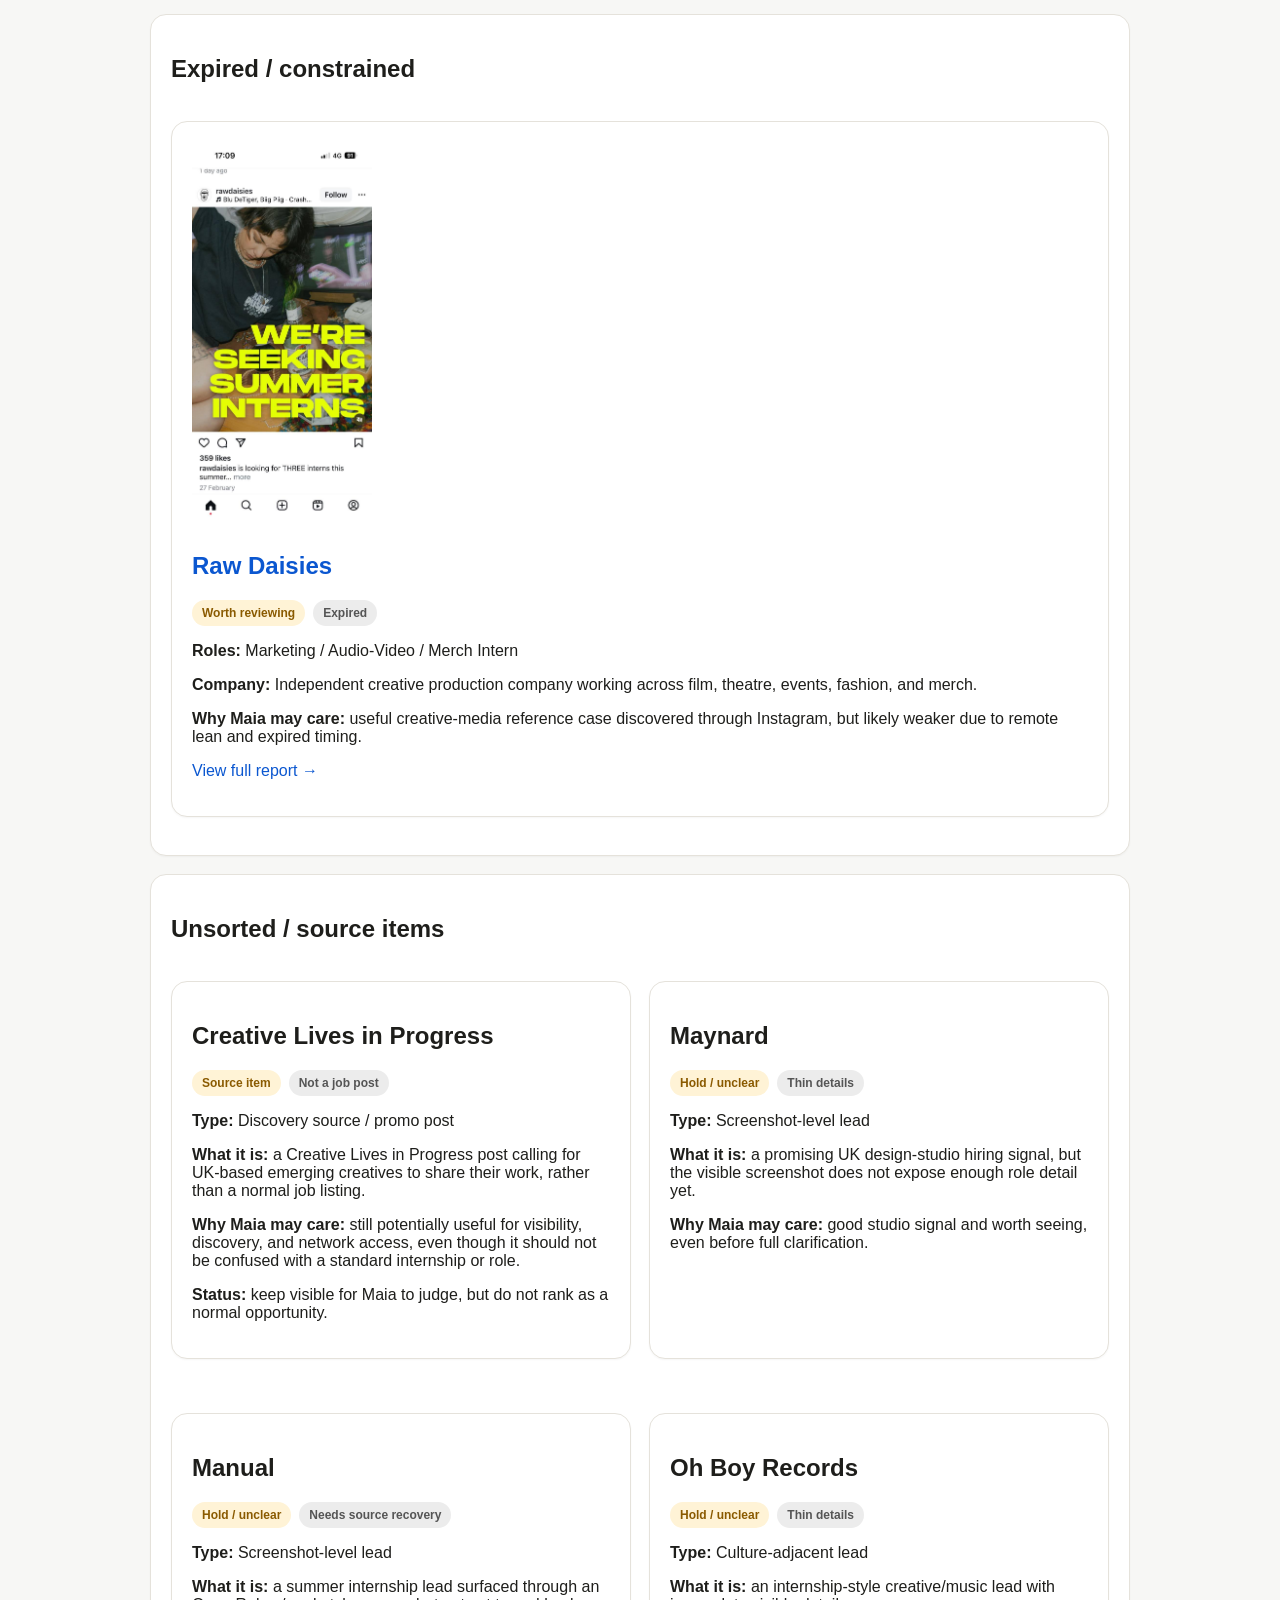
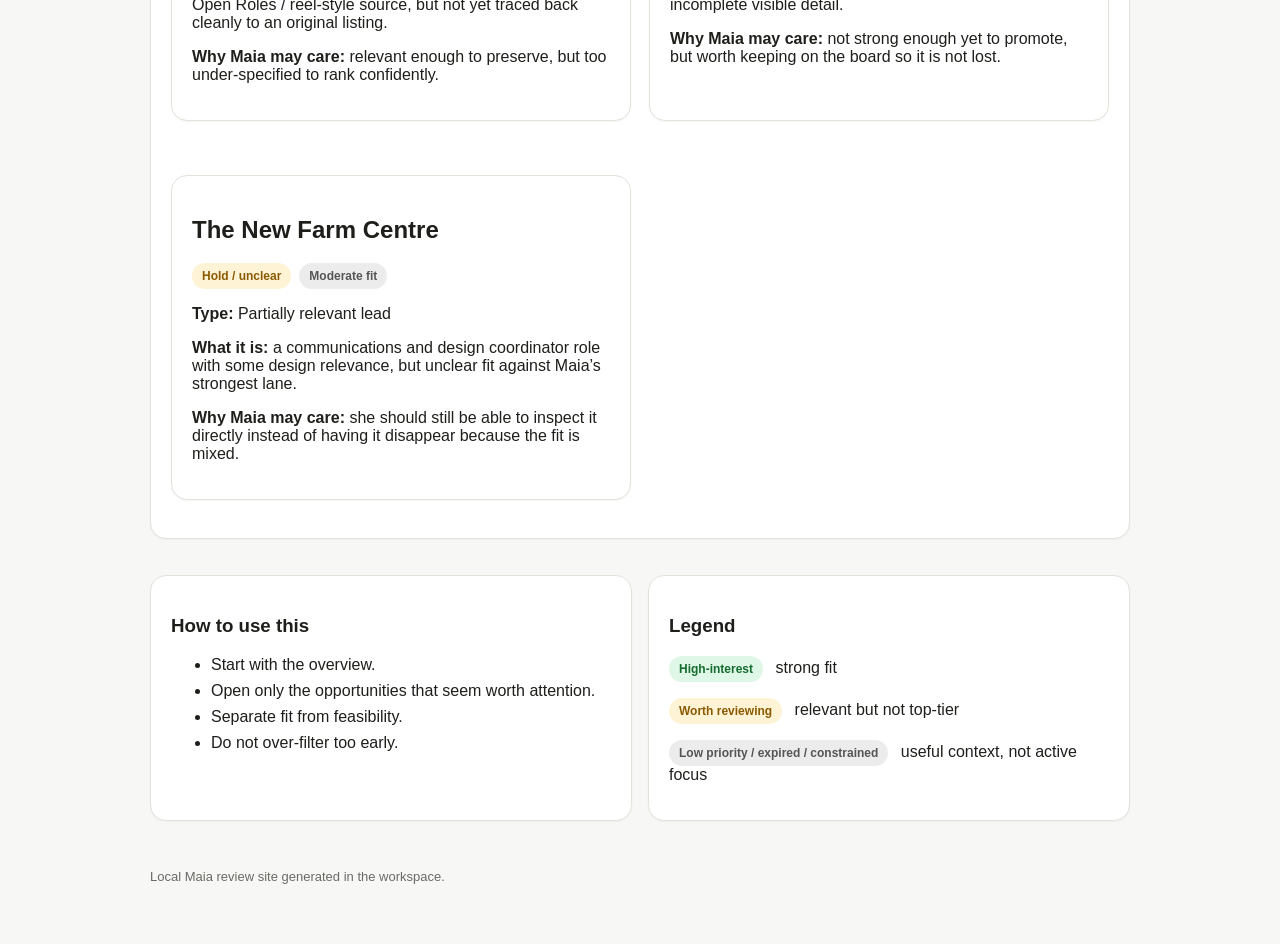
==== commit e2a2691a: "Add unsorted/source items section to Maia site" ====
--- a/projects/maia/site/index.html
+++ b/projects/maia/site/index.html
@@ -35,6 +35,11 @@
         <h2>Reference only</h2>
         <p>Good examples, weak timing, or practical blockers.</p>
       </a>
+      <a class="category-card" href="#unsorted-source-items">
+        <span class="badge review">Unsorted / source items</span>
+        <h2>See everything</h2>
+        <p>Useful leads, source posts, and ambiguous items Maia should still be able to inspect directly.</p>
+      </a>
     </div>
 
     <div id="high-interest" class="anchor-target card">
@@ -147,6 +152,48 @@
           <p><strong>Company:</strong> Independent creative production company working across film, theatre, events, fashion, and merch.</p>
           <p><strong>Why Maia may care:</strong> useful creative-media reference case discovered through Instagram, but likely weaker due to remote lean and expired timing.</p>
           <p><a href="opportunities/rawdaisies.html">View full report →</a></p>
+        </div>
+      </div>
+    </div>
+
+    <div id="unsorted-source-items" class="anchor-target card">
+      <h2>Unsorted / source items</h2>
+      <div class="cards-grid">
+        <div class="card opportunity-card">
+          <h2>Creative Lives in Progress</h2>
+          <p><span class="badge review">Source item</span><span class="badge closed">Not a job post</span></p>
+          <p><strong>Type:</strong> Discovery source / promo post</p>
+          <p><strong>What it is:</strong> a Creative Lives in Progress post calling for UK-based emerging creatives to share their work, rather than a normal job listing.</p>
+          <p><strong>Why Maia may care:</strong> still potentially useful for visibility, discovery, and network access, even though it should not be confused with a standard internship or role.</p>
+          <p><strong>Status:</strong> keep visible for Maia to judge, but do not rank as a normal opportunity.</p>
+        </div>
+        <div class="card opportunity-card">
+          <h2>Maynard</h2>
+          <p><span class="badge review">Hold / unclear</span><span class="badge closed">Thin details</span></p>
+          <p><strong>Type:</strong> Screenshot-level lead</p>
+          <p><strong>What it is:</strong> a promising UK design-studio hiring signal, but the visible screenshot does not expose enough role detail yet.</p>
+          <p><strong>Why Maia may care:</strong> good studio signal and worth seeing, even before full clarification.</p>
+        </div>
+        <div class="card opportunity-card">
+          <h2>Manual</h2>
+          <p><span class="badge review">Hold / unclear</span><span class="badge closed">Needs source recovery</span></p>
+          <p><strong>Type:</strong> Screenshot-level lead</p>
+          <p><strong>What it is:</strong> a summer internship lead surfaced through an Open Roles / reel-style source, but not yet traced back cleanly to an original listing.</p>
+          <p><strong>Why Maia may care:</strong> relevant enough to preserve, but too under-specified to rank confidently.</p>
+        </div>
+        <div class="card opportunity-card">
+          <h2>Oh Boy Records</h2>
+          <p><span class="badge review">Hold / unclear</span><span class="badge closed">Thin details</span></p>
+          <p><strong>Type:</strong> Culture-adjacent lead</p>
+          <p><strong>What it is:</strong> an internship-style creative/music lead with incomplete visible detail.</p>
+          <p><strong>Why Maia may care:</strong> not strong enough yet to promote, but worth keeping on the board so it is not lost.</p>
+        </div>
+        <div class="card opportunity-card">
+          <h2>The New Farm Centre</h2>
+          <p><span class="badge review">Hold / unclear</span><span class="badge closed">Moderate fit</span></p>
+          <p><strong>Type:</strong> Partially relevant lead</p>
+          <p><strong>What it is:</strong> a communications and design coordinator role with some design relevance, but unclear fit against Maia’s strongest lane.</p>
+          <p><strong>Why Maia may care:</strong> she should still be able to inspect it directly instead of having it disappear because the fit is mixed.</p>
         </div>
       </div>
     </div>
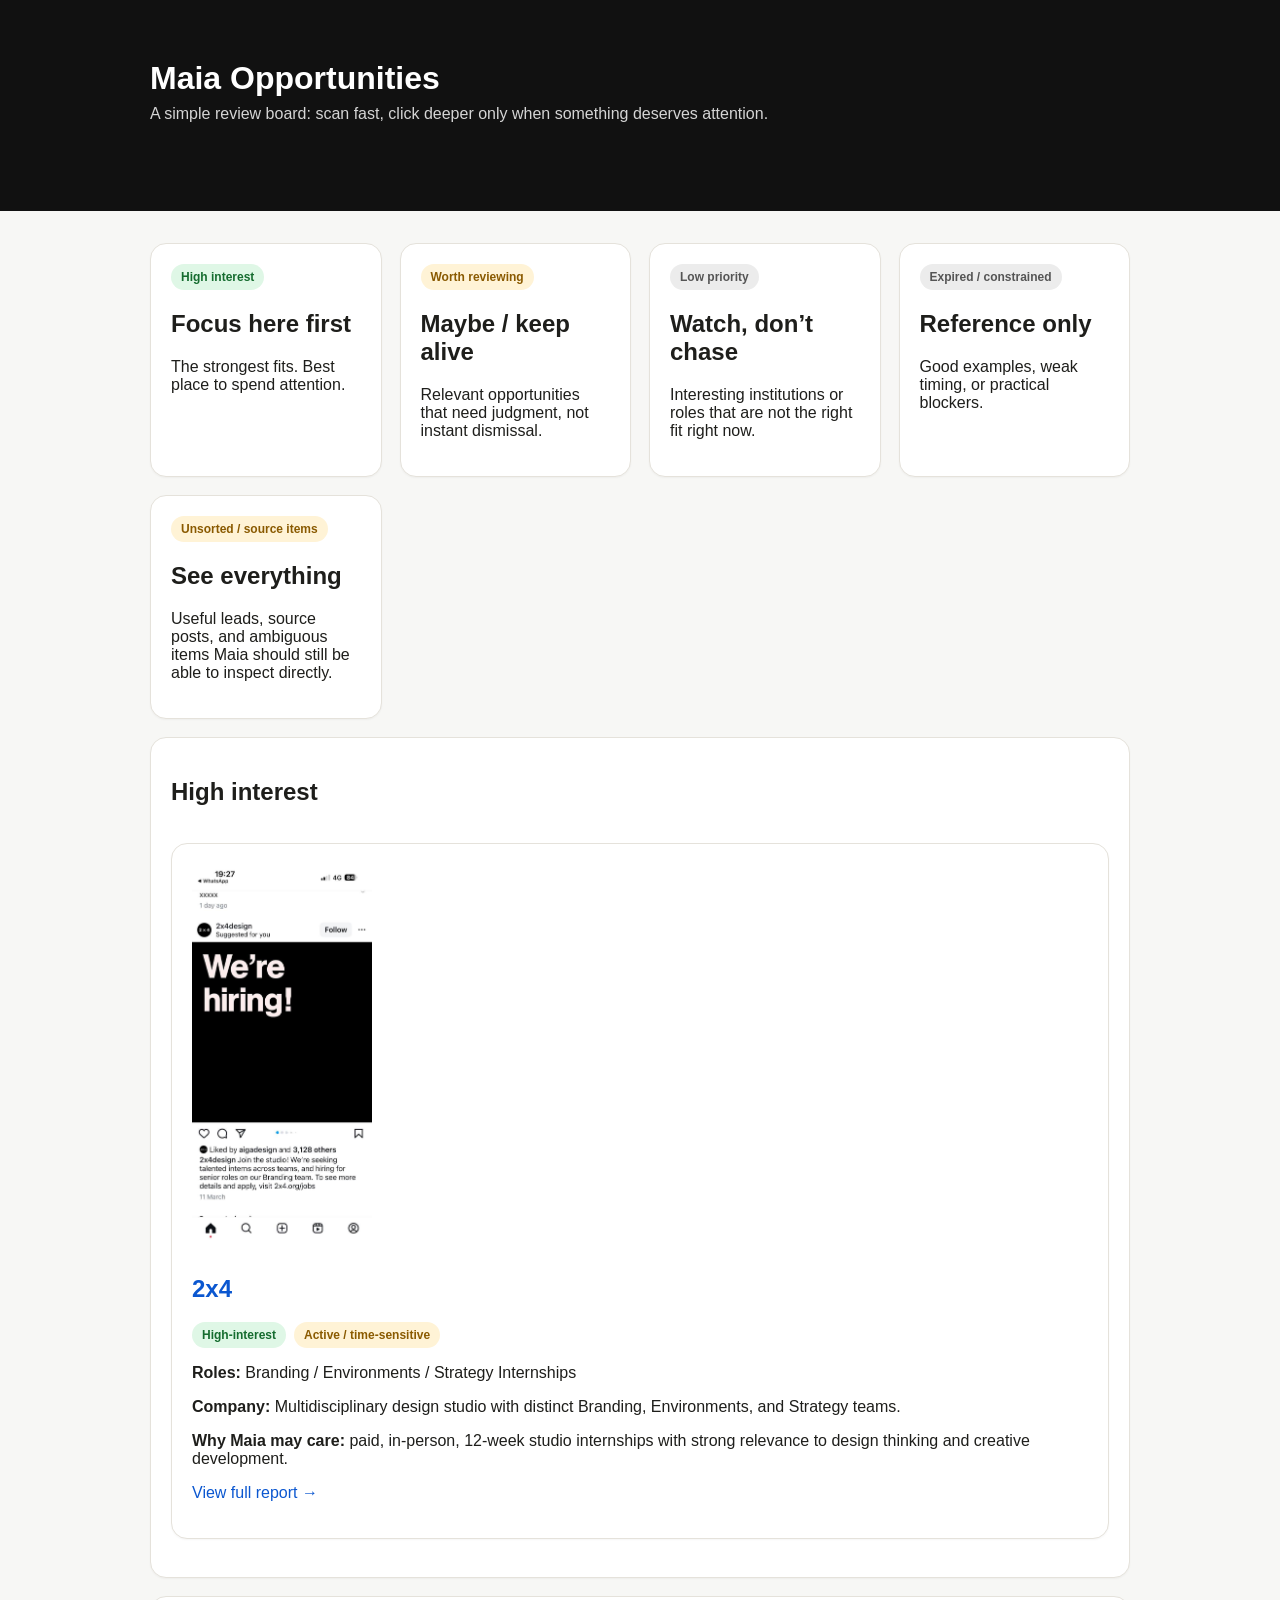
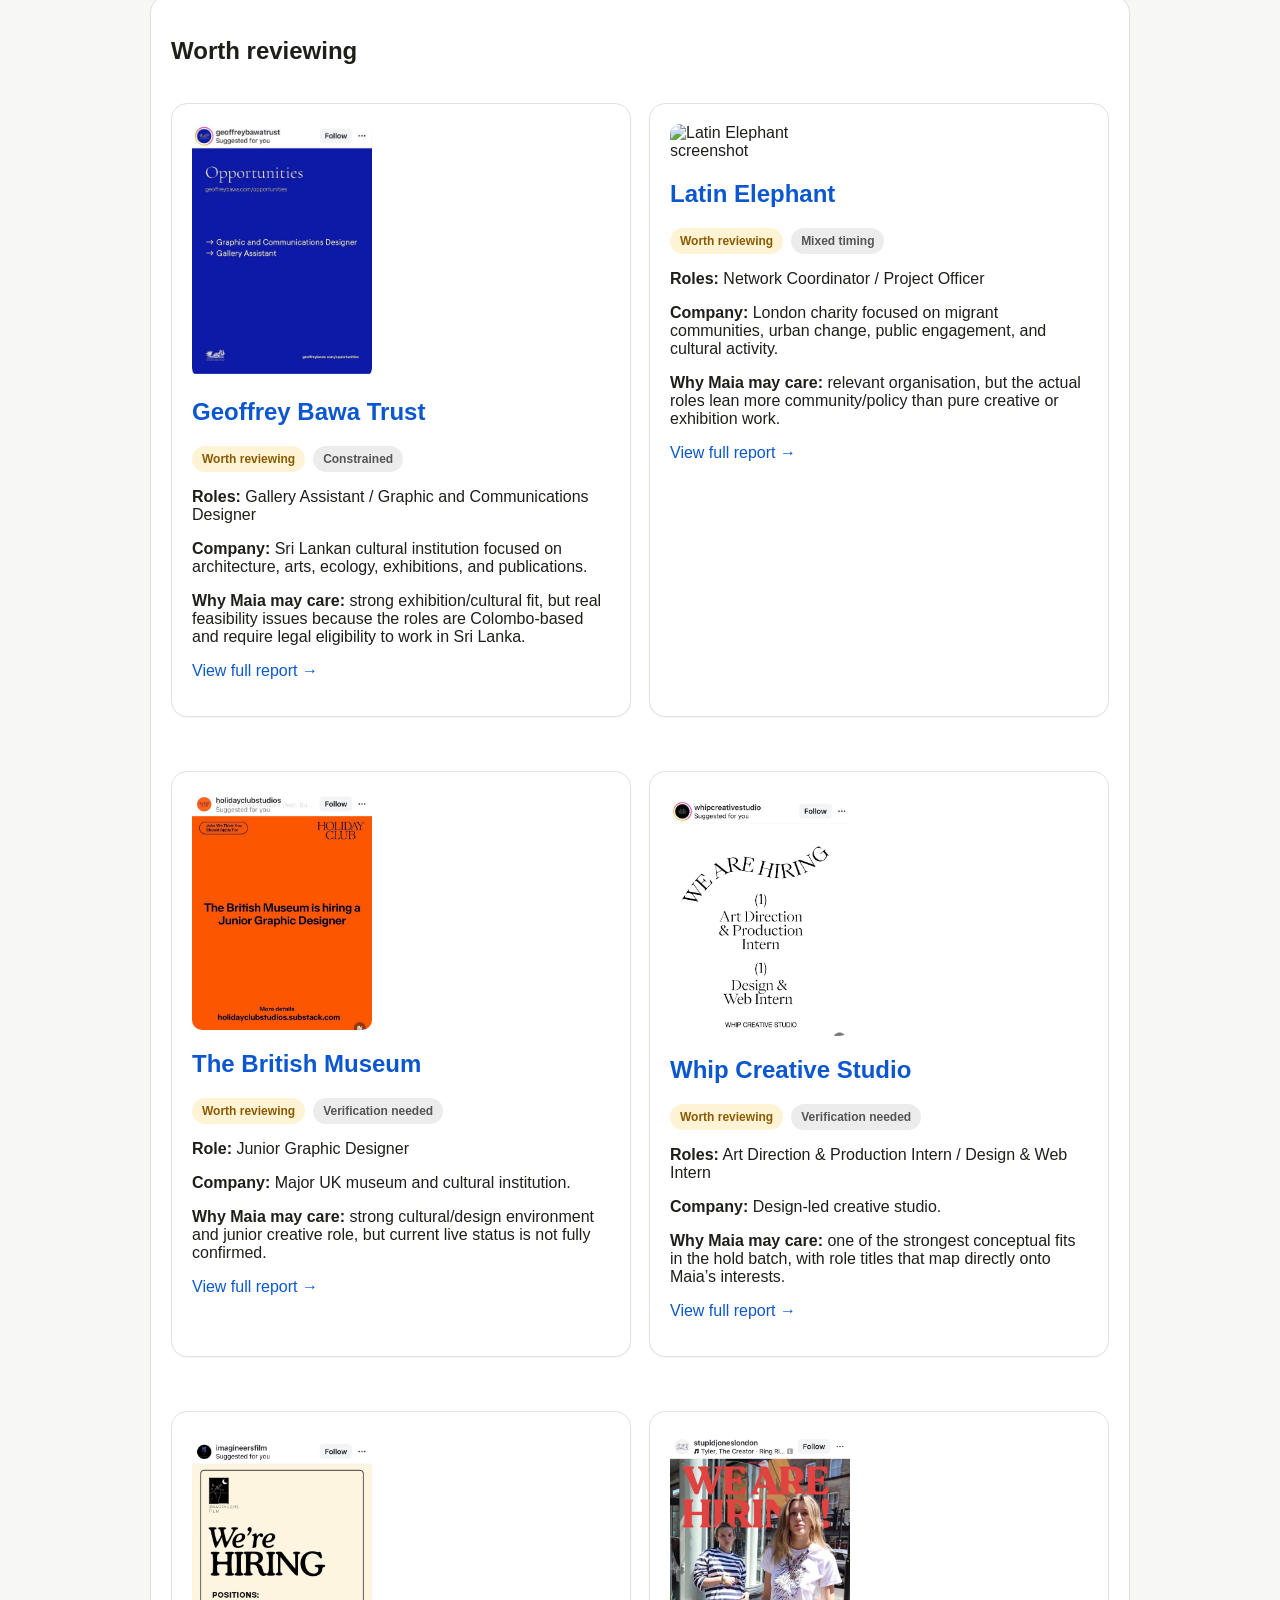
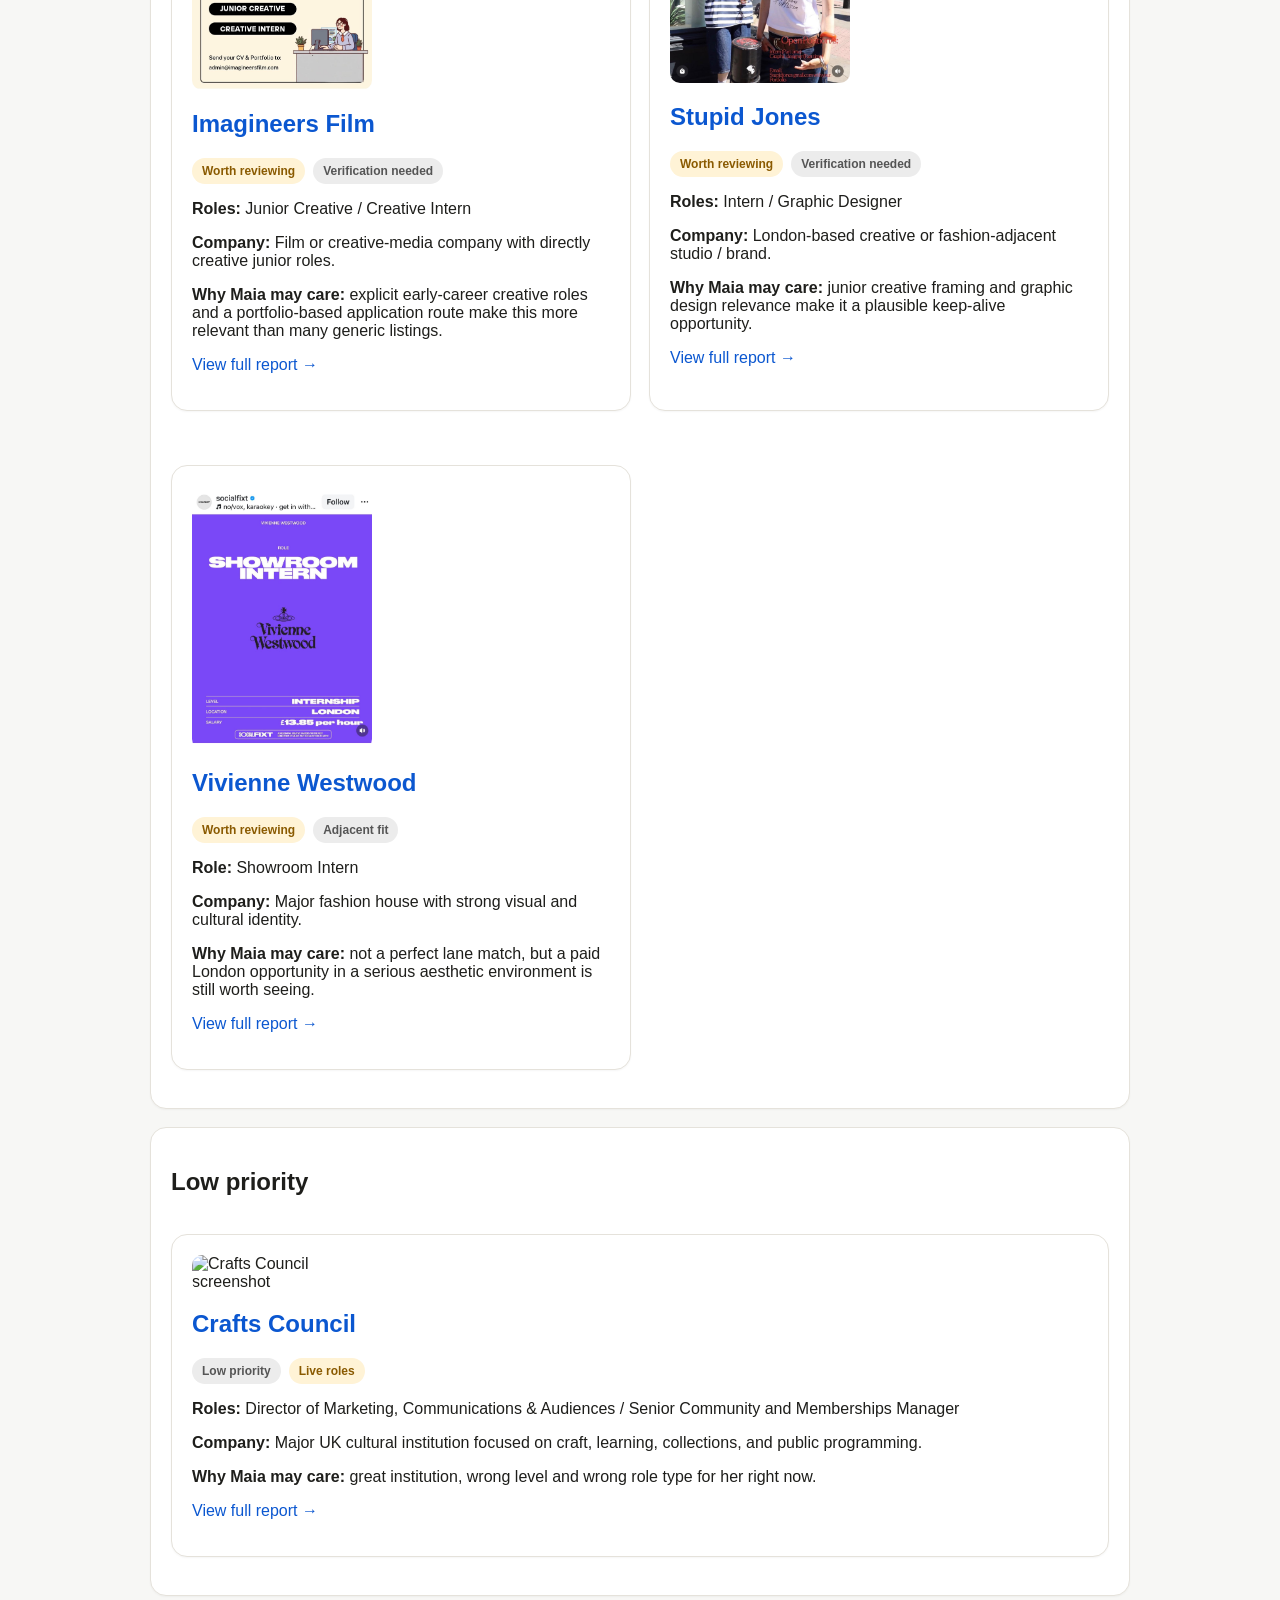
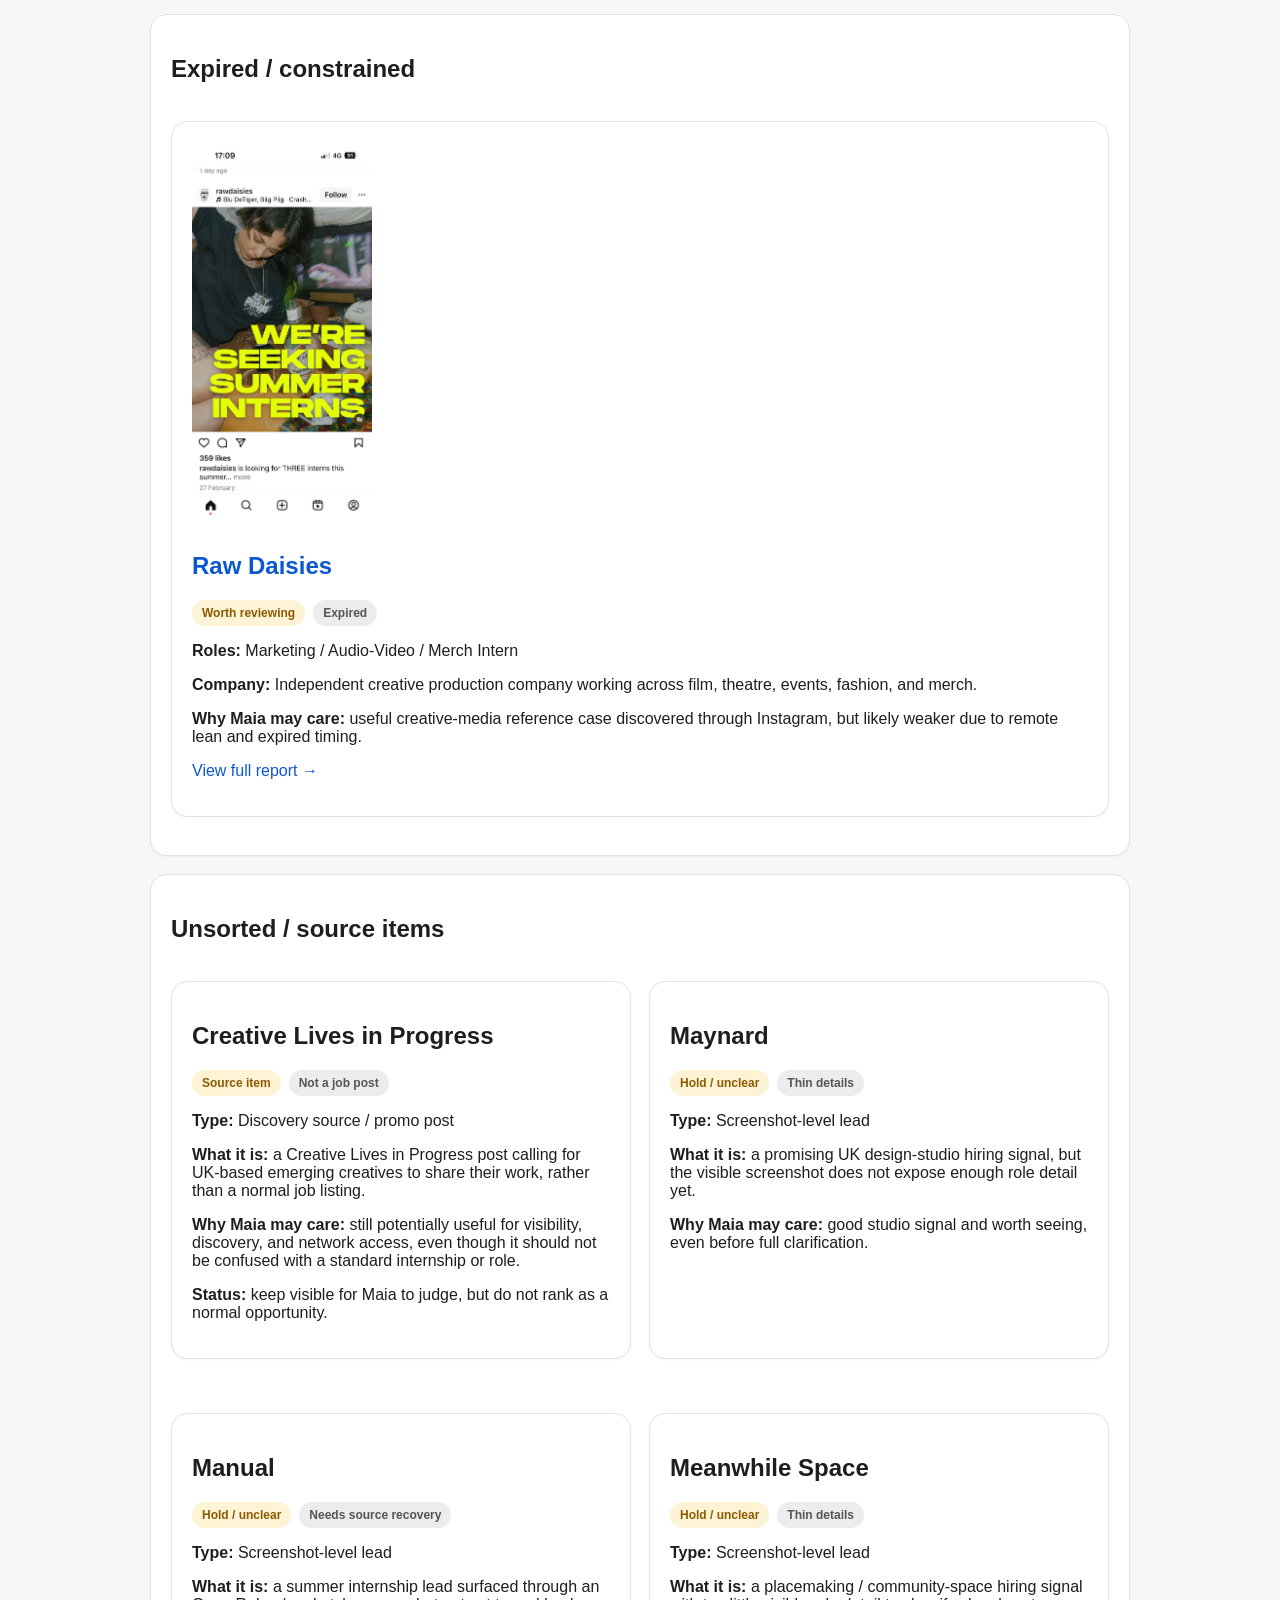
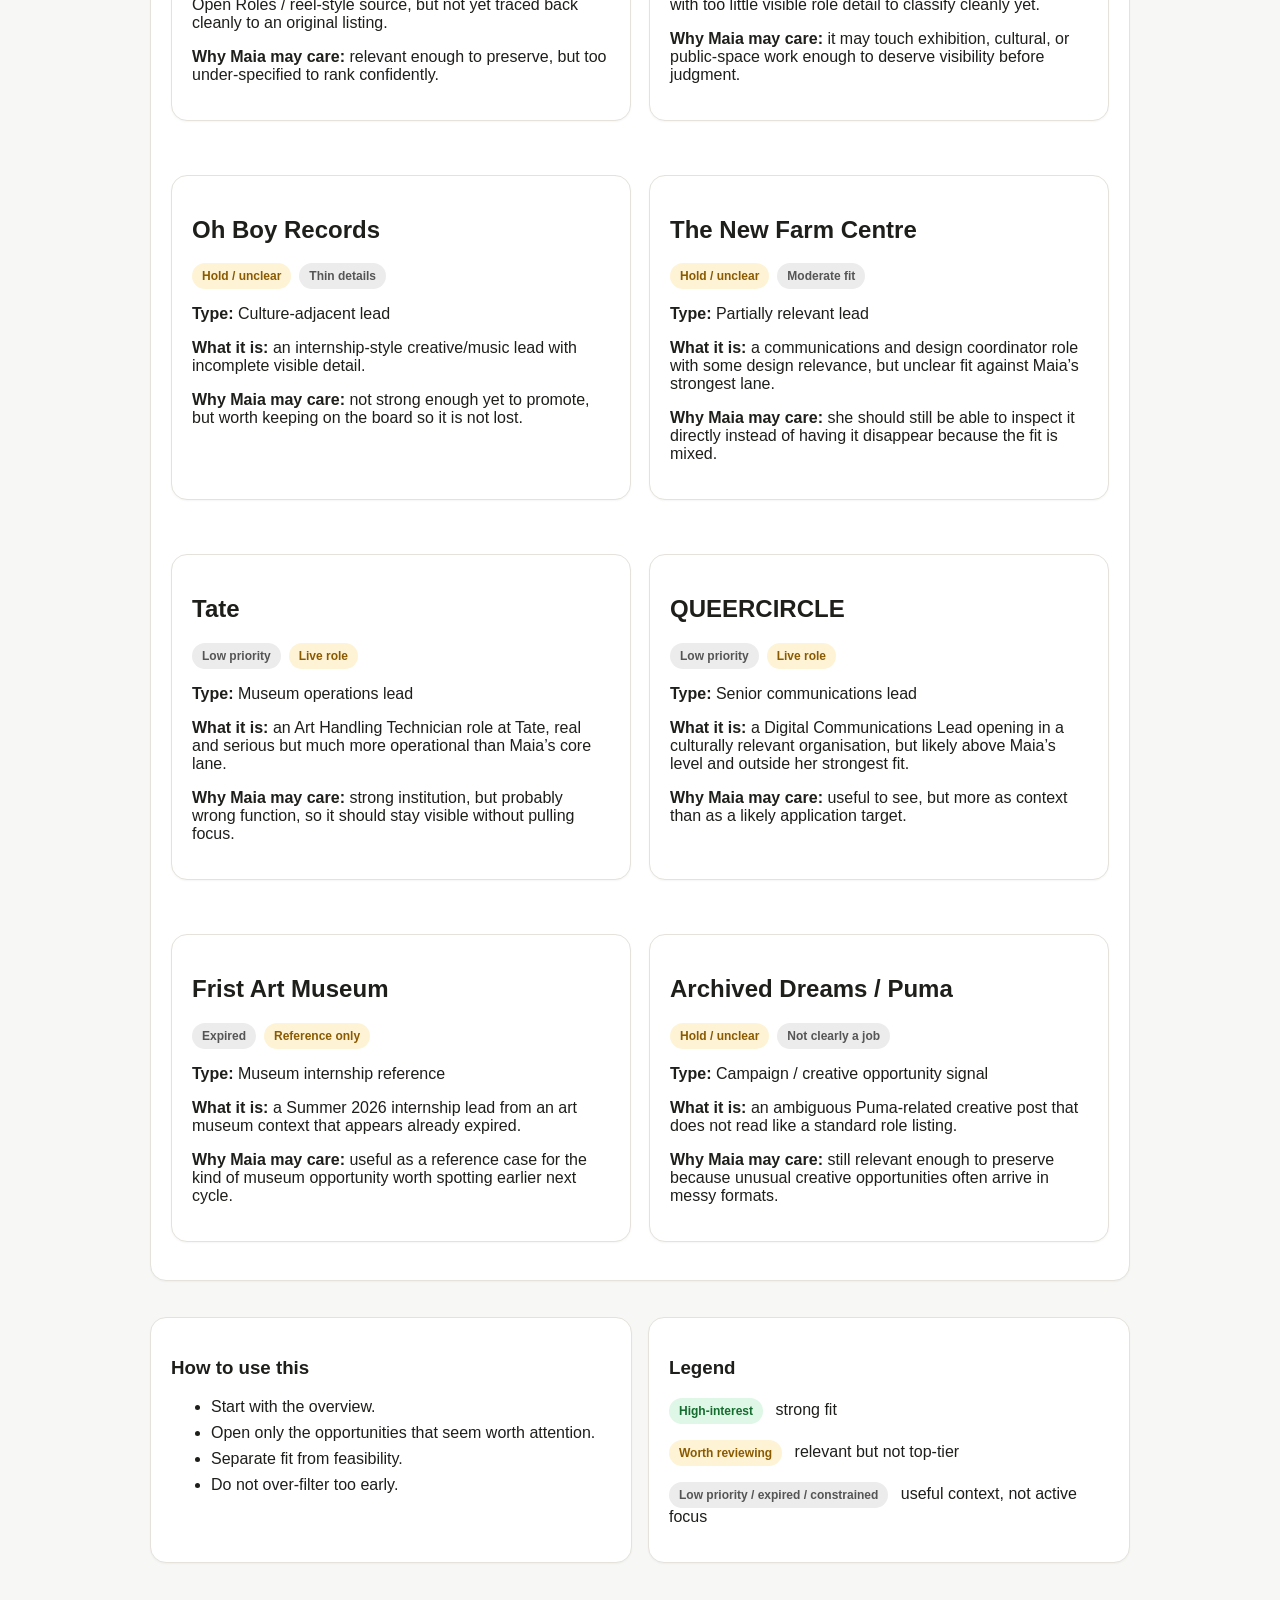
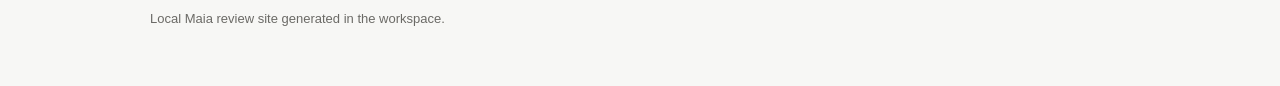
==== commit bfdac1db: "Surface remaining Maia intake items on homepage" ====
--- a/projects/maia/site/index.html
+++ b/projects/maia/site/index.html
@@ -182,6 +182,13 @@
           <p><strong>Why Maia may care:</strong> relevant enough to preserve, but too under-specified to rank confidently.</p>
         </div>
         <div class="card opportunity-card">
+          <h2>Meanwhile Space</h2>
+          <p><span class="badge review">Hold / unclear</span><span class="badge closed">Thin details</span></p>
+          <p><strong>Type:</strong> Screenshot-level lead</p>
+          <p><strong>What it is:</strong> a placemaking / community-space hiring signal with too little visible role detail to classify cleanly yet.</p>
+          <p><strong>Why Maia may care:</strong> it may touch exhibition, cultural, or public-space work enough to deserve visibility before judgment.</p>
+        </div>
+        <div class="card opportunity-card">
           <h2>Oh Boy Records</h2>
           <p><span class="badge review">Hold / unclear</span><span class="badge closed">Thin details</span></p>
           <p><strong>Type:</strong> Culture-adjacent lead</p>
@@ -194,6 +201,34 @@
           <p><strong>Type:</strong> Partially relevant lead</p>
           <p><strong>What it is:</strong> a communications and design coordinator role with some design relevance, but unclear fit against Maia’s strongest lane.</p>
           <p><strong>Why Maia may care:</strong> she should still be able to inspect it directly instead of having it disappear because the fit is mixed.</p>
+        </div>
+        <div class="card opportunity-card">
+          <h2>Tate</h2>
+          <p><span class="badge closed">Low priority</span><span class="badge review">Live role</span></p>
+          <p><strong>Type:</strong> Museum operations lead</p>
+          <p><strong>What it is:</strong> an Art Handling Technician role at Tate, real and serious but much more operational than Maia’s core lane.</p>
+          <p><strong>Why Maia may care:</strong> strong institution, but probably wrong function, so it should stay visible without pulling focus.</p>
+        </div>
+        <div class="card opportunity-card">
+          <h2>QUEERCIRCLE</h2>
+          <p><span class="badge closed">Low priority</span><span class="badge review">Live role</span></p>
+          <p><strong>Type:</strong> Senior communications lead</p>
+          <p><strong>What it is:</strong> a Digital Communications Lead opening in a culturally relevant organisation, but likely above Maia’s level and outside her strongest fit.</p>
+          <p><strong>Why Maia may care:</strong> useful to see, but more as context than as a likely application target.</p>
+        </div>
+        <div class="card opportunity-card">
+          <h2>Frist Art Museum</h2>
+          <p><span class="badge closed">Expired</span><span class="badge review">Reference only</span></p>
+          <p><strong>Type:</strong> Museum internship reference</p>
+          <p><strong>What it is:</strong> a Summer 2026 internship lead from an art museum context that appears already expired.</p>
+          <p><strong>Why Maia may care:</strong> useful as a reference case for the kind of museum opportunity worth spotting earlier next cycle.</p>
+        </div>
+        <div class="card opportunity-card">
+          <h2>Archived Dreams / Puma</h2>
+          <p><span class="badge review">Hold / unclear</span><span class="badge closed">Not clearly a job</span></p>
+          <p><strong>Type:</strong> Campaign / creative opportunity signal</p>
+          <p><strong>What it is:</strong> an ambiguous Puma-related creative post that does not read like a standard role listing.</p>
+          <p><strong>Why Maia may care:</strong> still relevant enough to preserve because unusual creative opportunities often arrive in messy formats.</p>
         </div>
       </div>
     </div>
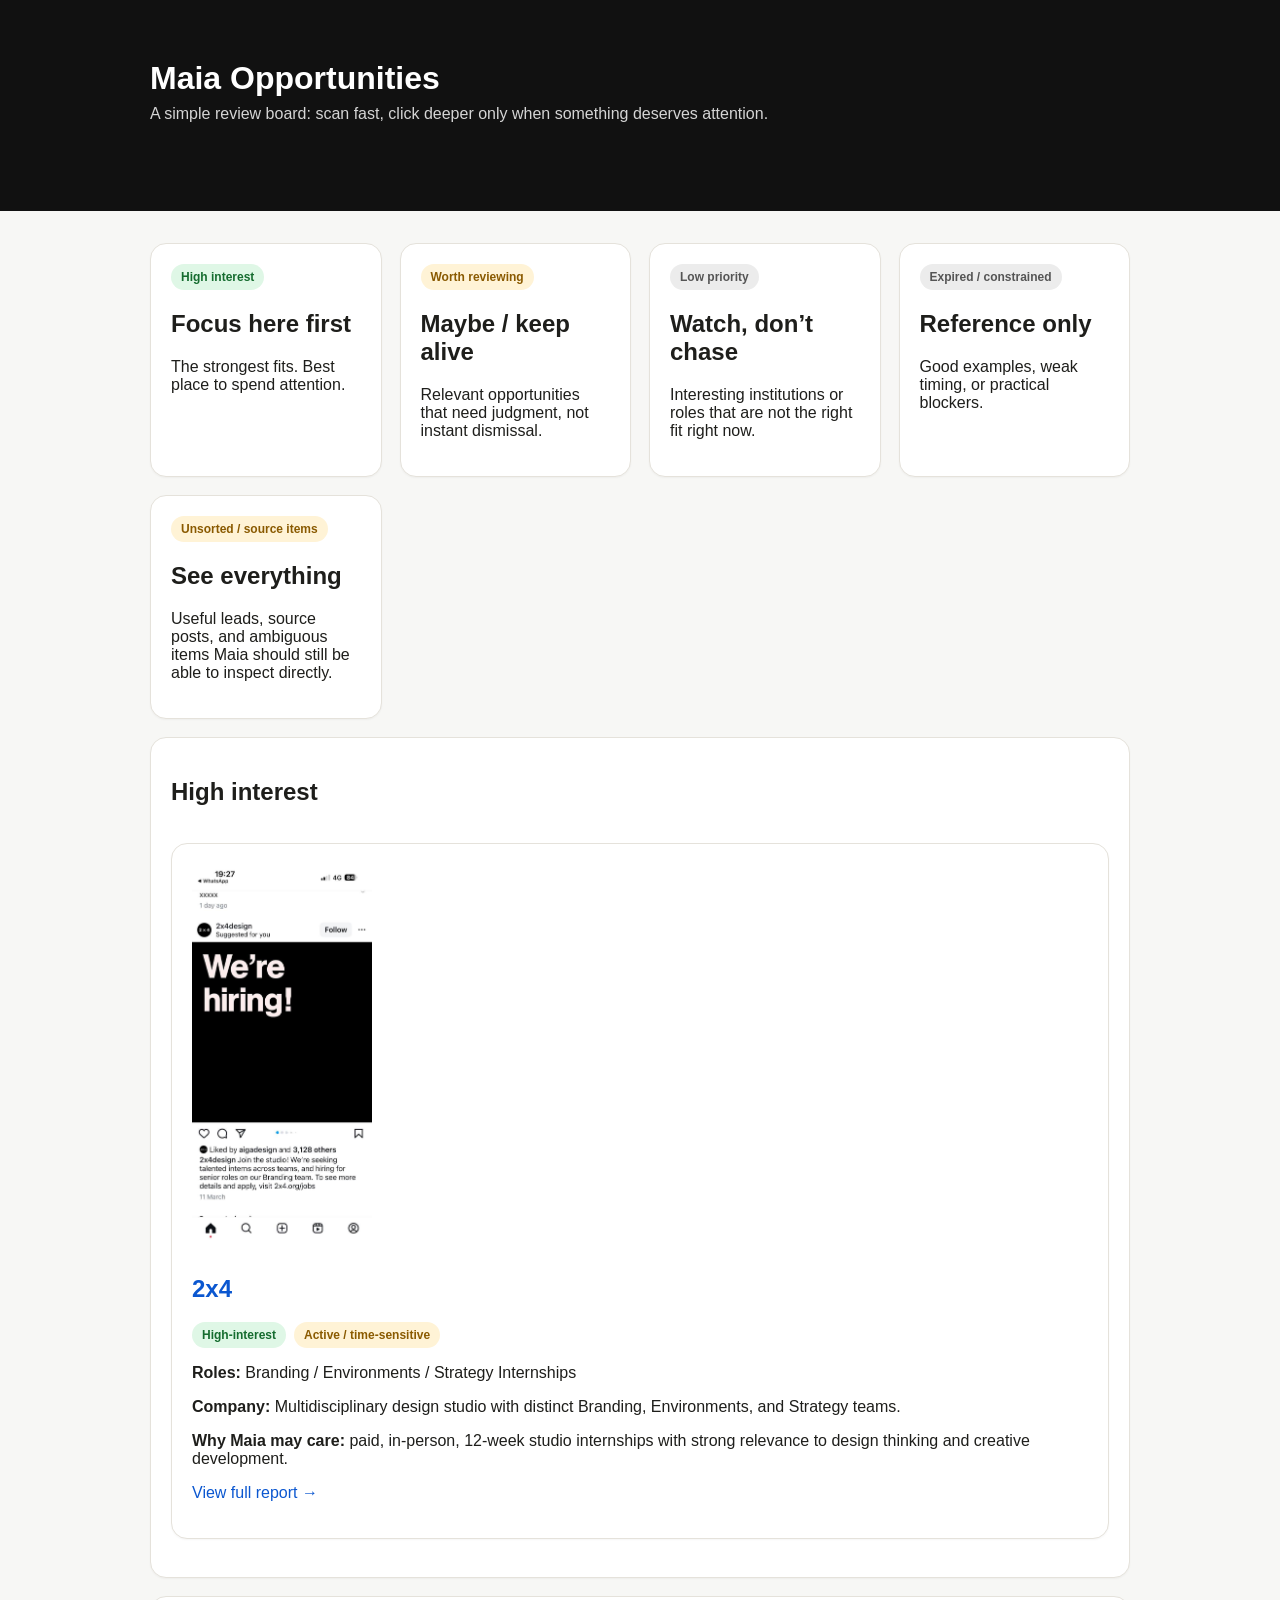
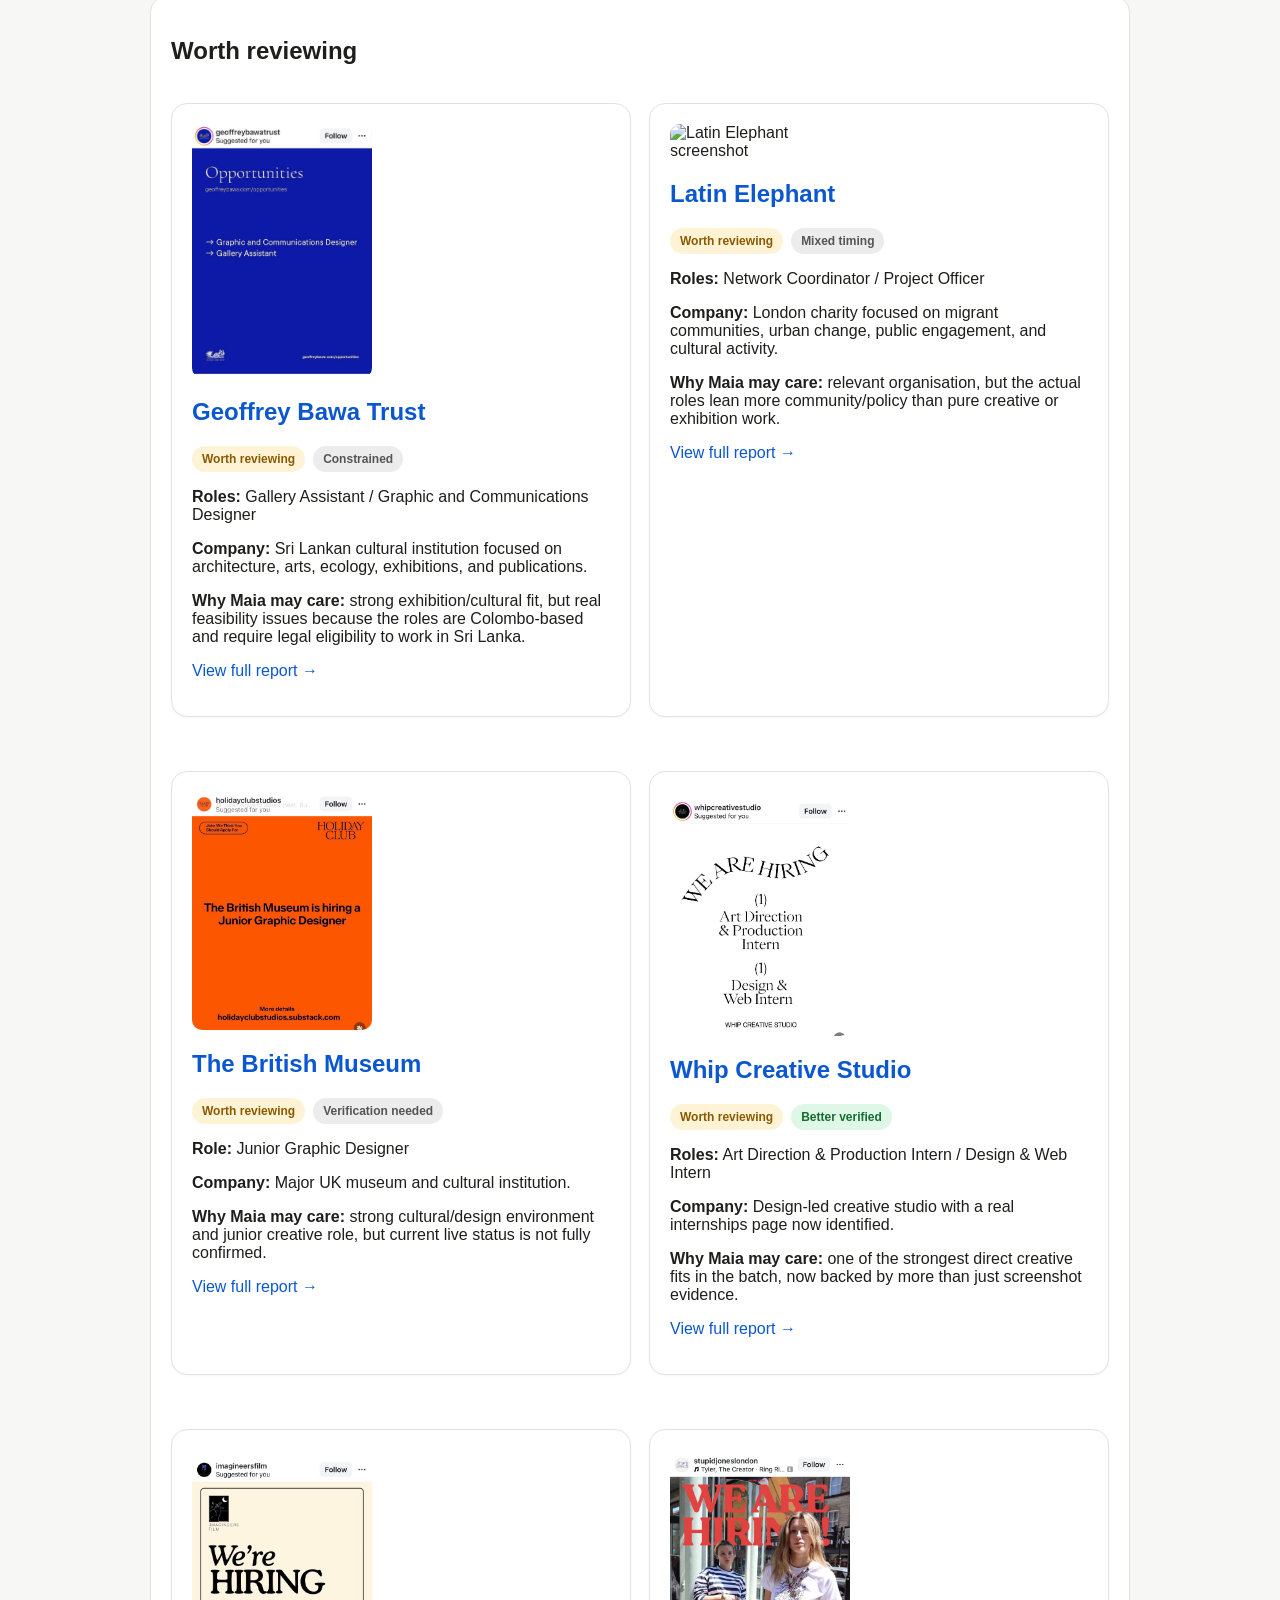
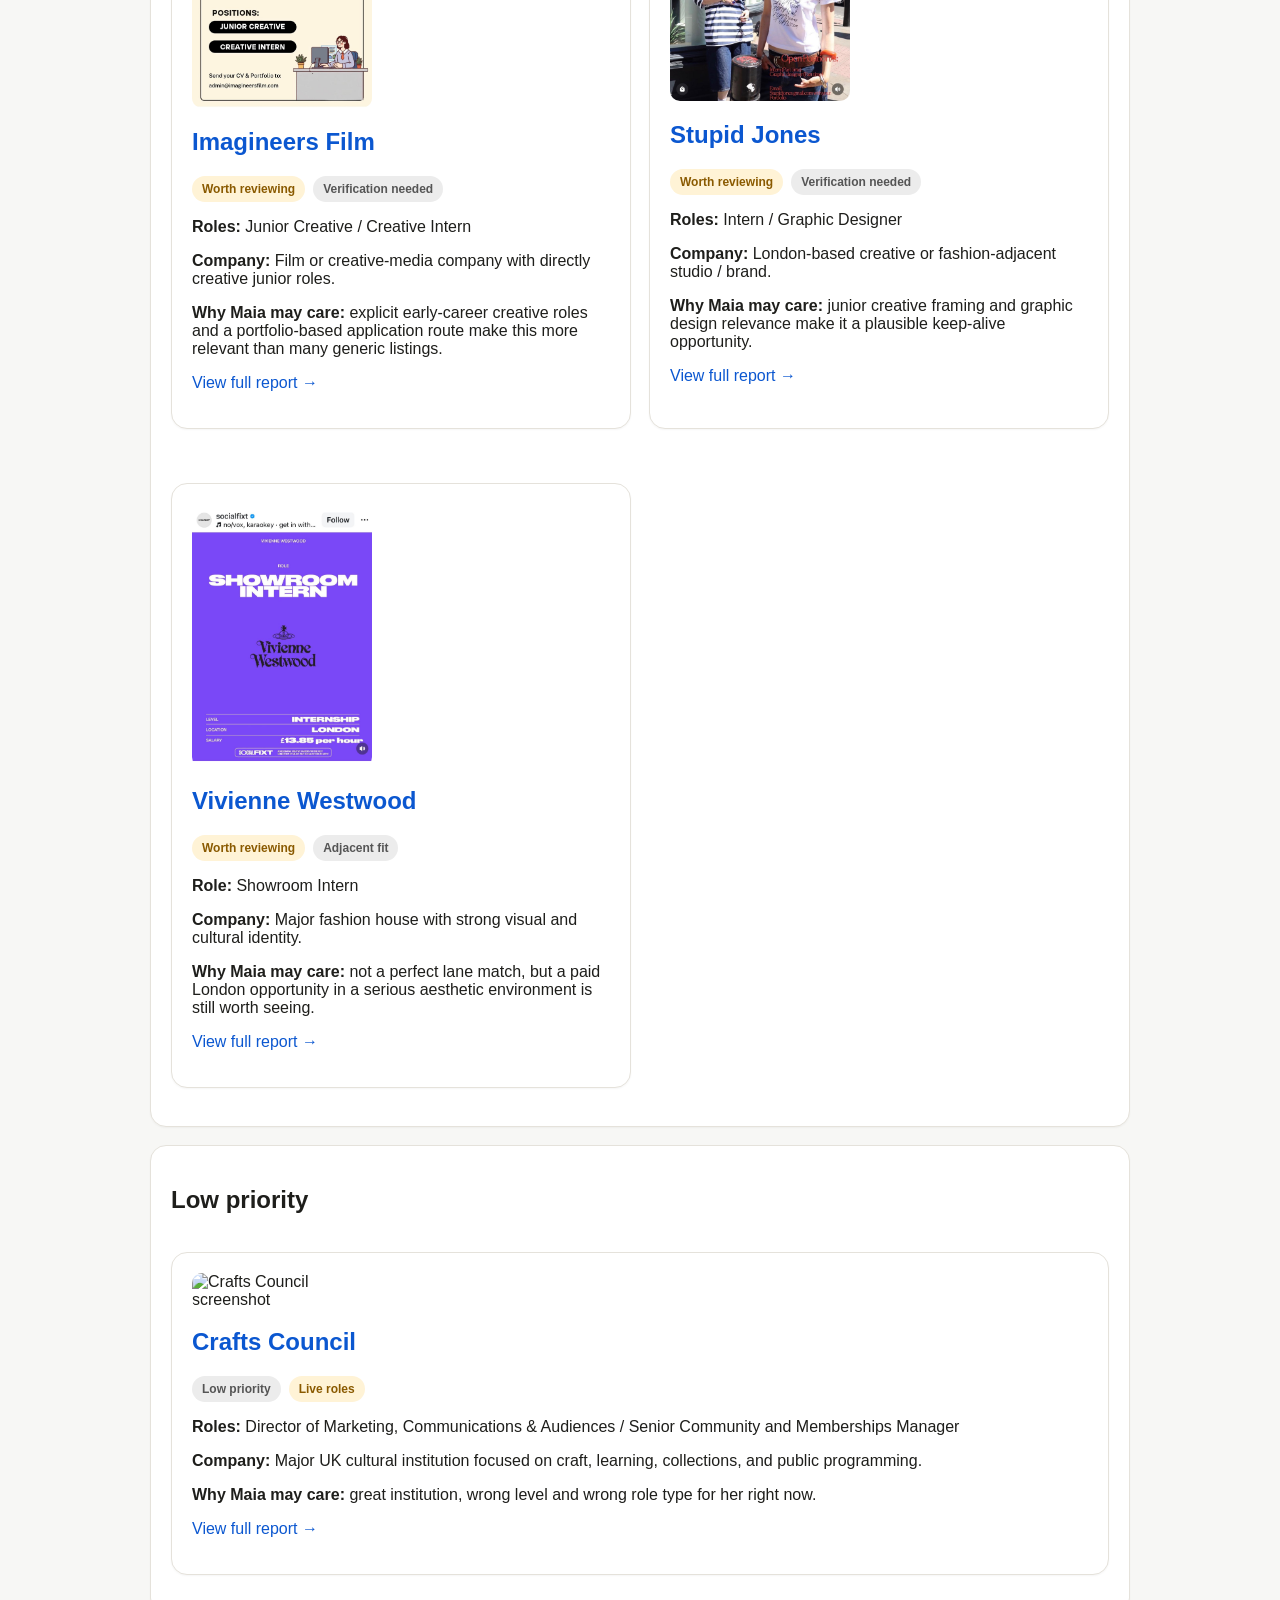
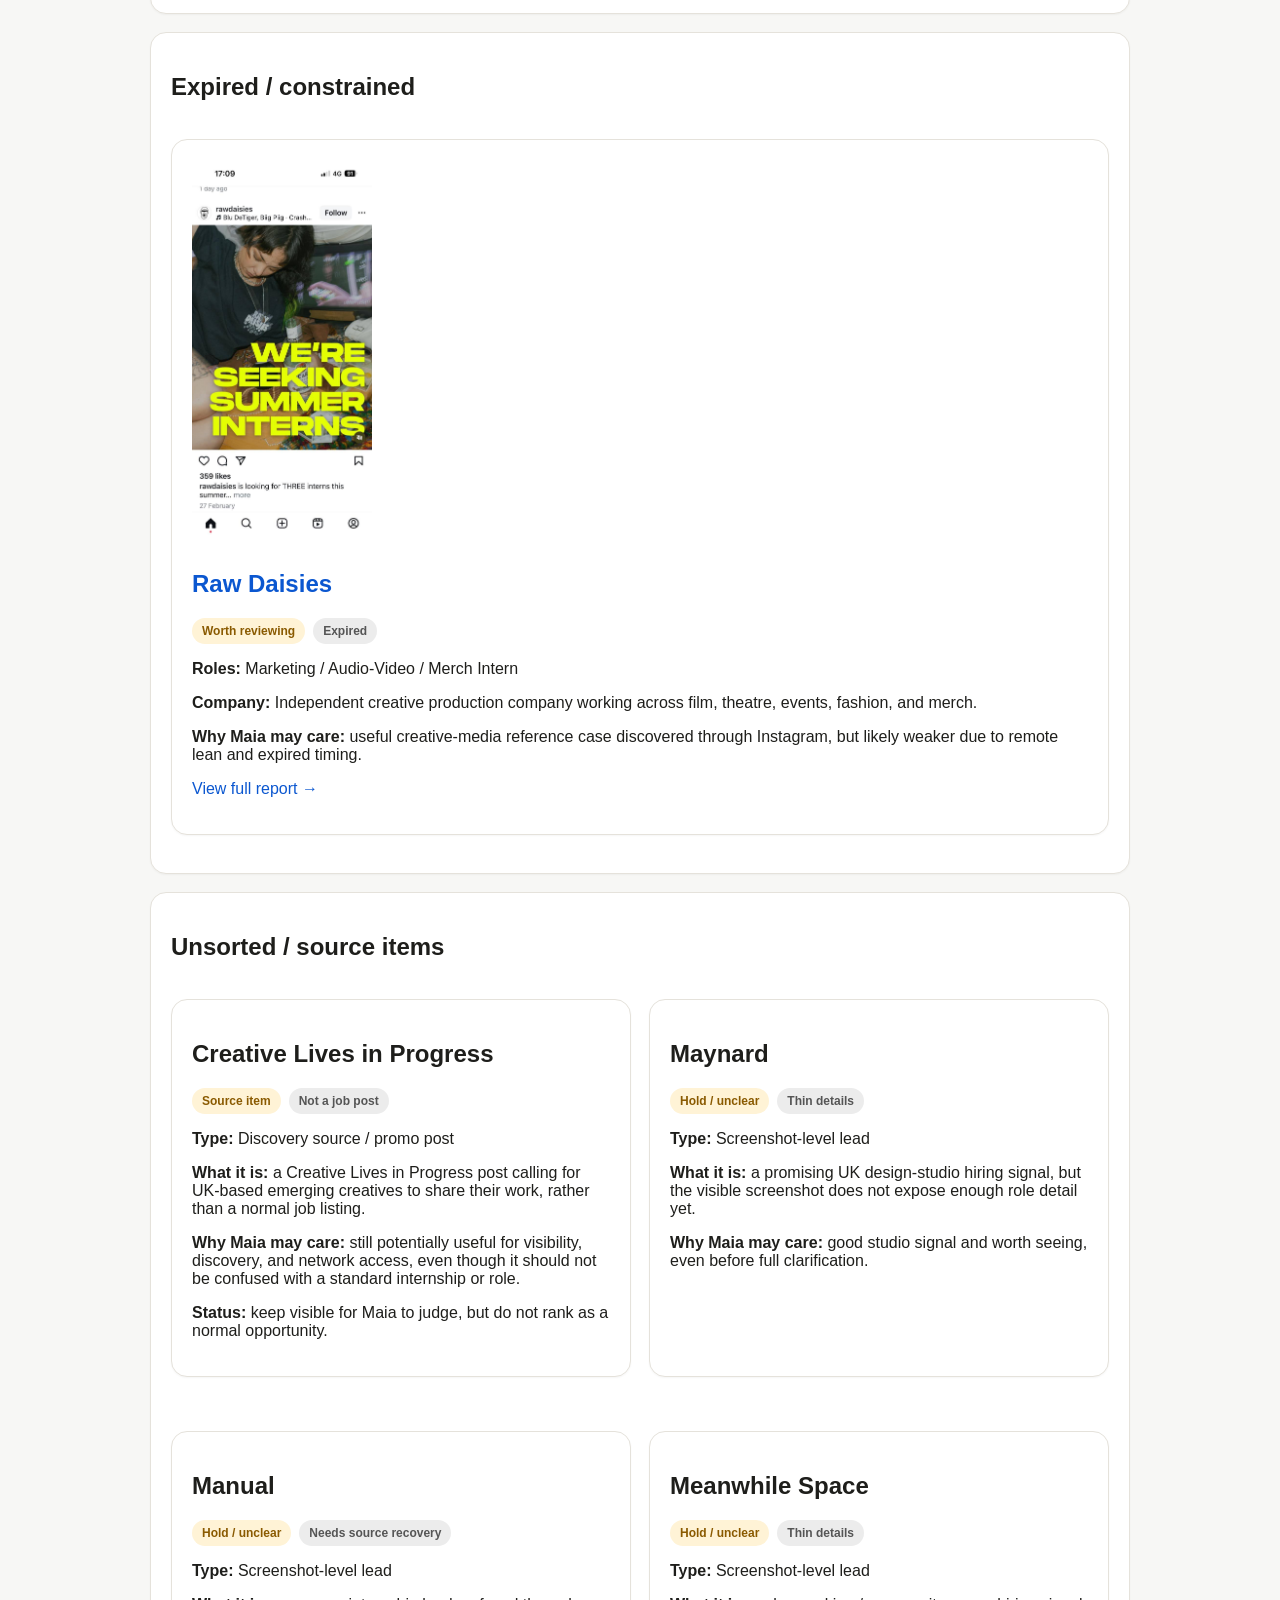
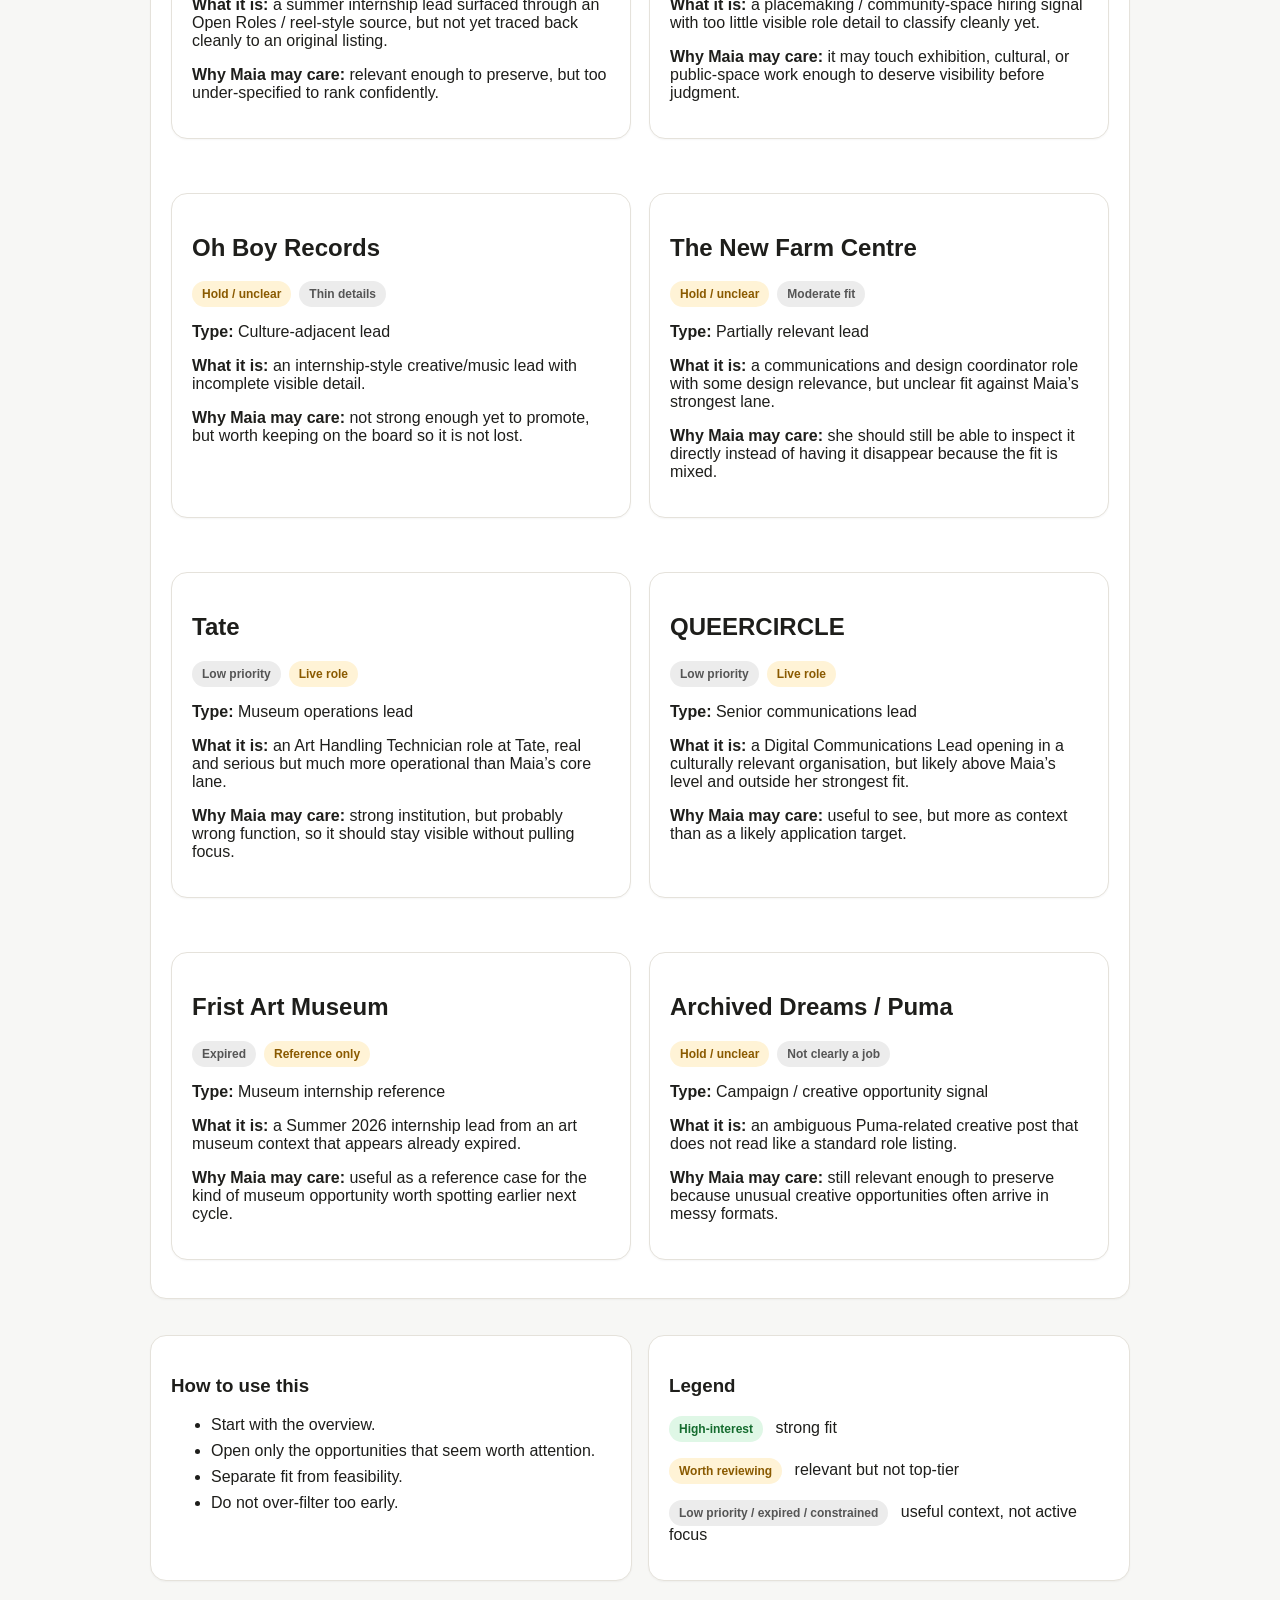
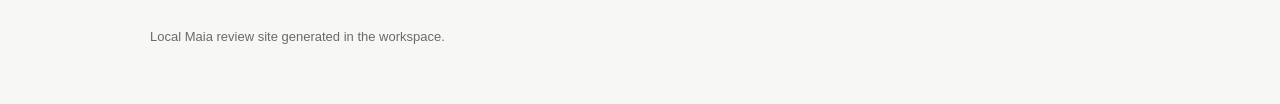
==== commit afd55904: "Strengthen Whip Creative Studio opportunity with internships page" ====
--- a/projects/maia/site/index.html
+++ b/projects/maia/site/index.html
@@ -90,10 +90,10 @@
         <div class="card opportunity-card">
           <img src="assets/whip-creative-studio-first-screenshot.jpg" alt="Whip Creative Studio screenshot">
           <h2><a href="opportunities/whip-creative-studio.html">Whip Creative Studio</a></h2>
-          <p><span class="badge review">Worth reviewing</span><span class="badge closed">Verification needed</span></p>
+          <p><span class="badge review">Worth reviewing</span><span class="badge high">Better verified</span></p>
           <p><strong>Roles:</strong> Art Direction &amp; Production Intern / Design &amp; Web Intern</p>
-          <p><strong>Company:</strong> Design-led creative studio.</p>
-          <p><strong>Why Maia may care:</strong> one of the strongest conceptual fits in the hold batch, with role titles that map directly onto Maia’s interests.</p>
+          <p><strong>Company:</strong> Design-led creative studio with a real internships page now identified.</p>
+          <p><strong>Why Maia may care:</strong> one of the strongest direct creative fits in the batch, now backed by more than just screenshot evidence.</p>
           <p><a href="opportunities/whip-creative-studio.html">View full report →</a></p>
         </div>
         <div class="card opportunity-card">
